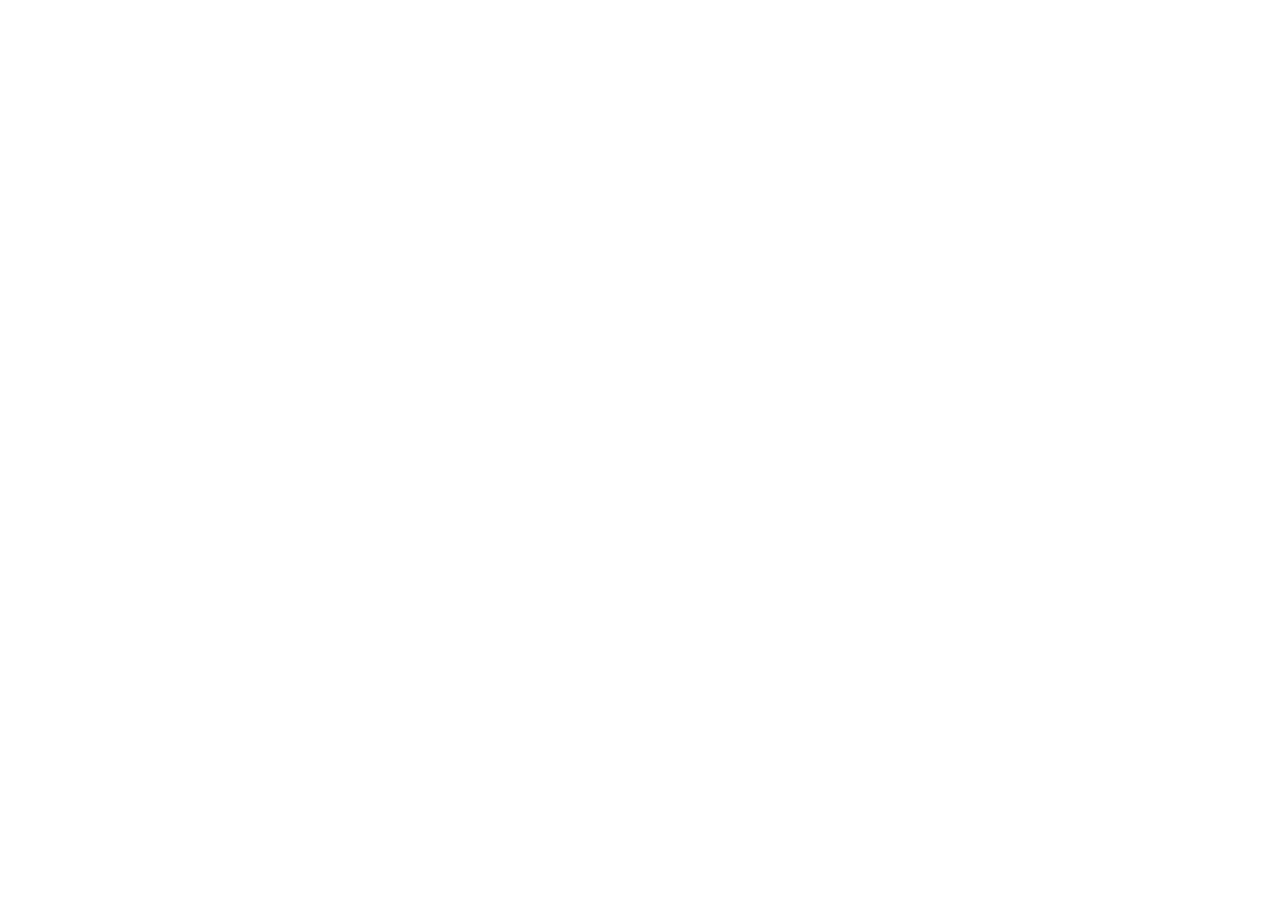
==== index.html @ 8d7b9d32 "feat: initialize project for Omran Toys store Set up the application structure, including core depen" ====
<!doctype html>
<html lang="ar" dir="rtl" class="dark">
  <head>
    <meta charset="UTF-8" />
    <meta name="viewport" content="width=device-width, initial-scale=1.0" />
    <title>شركة عمران التجارية | فخامة ألعاب الأطفال ومستلزمات الحفلات</title>
    
    <!-- SEO Meta Tags -->
    <meta name="description" content="شركة عمران التجارية (شركة عمران للألعاب والاحتفالات) هي الوجهة الرائدة في مصر لألعاب الأطفال الفاخرة ومستلزمات الحفلات المبهجة. تسوق سيارات ريموت RC، بنادق فوم آمنة، عرايس ومطابخ ألعاب، وبالونات هيليوم ملونة." />
    <meta name="keywords" content="شركة عمران, شركة عمران التجارية, عمران للألعاب, ألعاب أطفال فاخرة, مستلزمات حفلات, طنطا, سيارات ريموت RC, بنادق فوم آمنة, بالونات هيليوم" />
    <meta name="author" content="شركة عمران التجارية" />
    <meta name="robots" content="index, follow" />

    <!-- Open Graph / Facebook -->
    <meta property="og:type" content="website" />
    <meta property="og:url" content="https://omrantoys.store/" />
    <meta property="og:title" content="شركة عمران التجارية | 'ألعاب أطفال فاخرة ومستلزمات حفلات بأعلى جودة في مصر.. أسعار الجملة عندنا برة المنافسة.'" />
    <meta property="og:description" content="تسوق أروع ألعاب الأطفال الفاخرة من سيارات ريموت ومطابخ وعرايس وبالونات هيليوم مع توصيل سريع في طنطا وجميع محافظات مصر والدفع عند الاستلام." />
    <meta property="og:image" content="https://lh3.googleusercontent.com/aida-public/[base64]" />

    <!-- Twitter -->
    <meta property="twitter:card" content="summary_large_image" />
    <meta property="twitter:url" content="https://omrantoys.store/" />
    <meta property="twitter:title" content="شركة عمران التجارية | أكبر تشكيل لعب أطفال" />
    <meta property="twitter:description" content="'ألعاب أطفال مش هتلاقيها عند حد تاني، جودة حكاية وتوصيل لحد باب البيت بأمان. مستني إيه؟ كلمنا واطلب دلوقتي!'" />
    <meta property="twitter:image" content="https://lh3.googleusercontent.com/aida-public/[base64]" />

    <!-- Google Fonts -->
    <link rel="preconnect" href="https://fonts.googleapis.com" />
    <link rel="preconnect" href="https://fonts.gstatic.com" crossorigin />
    <link href="https://fonts.googleapis.com/css2?family=Cairo:wght@300;400;500;600;700;800&family=Tajawal:wght@300;400;500;700;800;900&family=Plus+Jakarta+Sans:wght@400;500;600;700;800&display=swap" rel="stylesheet" />

    <!-- JSON-LD Structured Data Schema (LocalBusiness) -->
    <script type="application/ld+json">
      {
        "@context": "https://schema.org",
        "@type": "Store",
        "name": "شركة عمران التجارية لعب أطفال - هدايا",
        "image": "https://lh3.googleusercontent.com/aida-public/[base64]",
        "url": "https://omran-trading.com/",
        "telephone": "+201555570269",
        "priceRange": "$$",
        "address": {
          "@type": "PostalAddress",
          "streetAddress": "طنطا، ميدان السيد البدوي - الاستاد امام نادي سيتي كلوب و مطعم سي السيد",
          "addressLocality": "طنطا",
          "addressRegion": "الغربية",
          "addressCountry": "EG"
        },
        "geo": {
          "@type": "GeoCoordinates",
          "latitude": "30.7865",
          "longitude": "31.0004"
        },
        "openingHoursSpecification": {
          "@type": "OpeningHoursSpecification",
          "dayOfWeek": [
            "Monday",
            "Tuesday",
            "Wednesday",
            "Thursday",
            "Friday",
            "Saturday",
            "Sunday"
          ],
          "opens": "10:00",
          "closes": "23:00"
        }
      }
    </script>

    <!-- Facebook Pixel Code -->
    <script>
      !function(f,b,e,v,n,t,s)
      {if(f.fbq)return;n=f.fbq=function(){n.callMethod?
      n.callMethod.apply(n,arguments):n.queue.push(arguments)};
      if(!f._fbq)f._fbq=n;n.push=n;n.loaded=!0;n.version='2.0';
      n.queue=[];t=b.createElement(e);t.async=!0;
      t.src=v;s=b.getElementsByTagName(e)[0];
      s.parentNode.insertBefore(t,s)}(window, document,'script',
      'https://connect.facebook.net/en_US/fbevents.js');
      fbq('init', '987654321098765'); // Facebook Pixel ID
      fbq('track', 'PageView');
    </script>
    <!-- End Facebook Pixel Code -->

    <!-- Google Analytics (GA4) -->
    <script async src="https://www.googletagmanager.com/gtag/js?id=G-OMRANTRADING"></script>
    <script>
      window.dataLayer = window.dataLayer || [];
      function gtag(){dataLayer.push(arguments);}
      gtag('js', new Date());
      gtag('config', 'G-OMRANTRADING');
    </script>
    <!-- End Google Analytics -->
  </head>
  <body class="bg-[#0b0f17] text-[#dfe2ee] font-sans antialiased select-none">
    <!-- Facebook Pixel NoScript Fallback (Body Placement) -->
    <noscript>
      <img height="1" width="1" style="display:none" src="https://www.facebook.com/tr?id=987654321098765&ev=PageView&noscript=1" />
    </noscript>
    <div id="root"></div>
    <script type="module" src="/src/main.tsx"></script>
  </body>
</html>
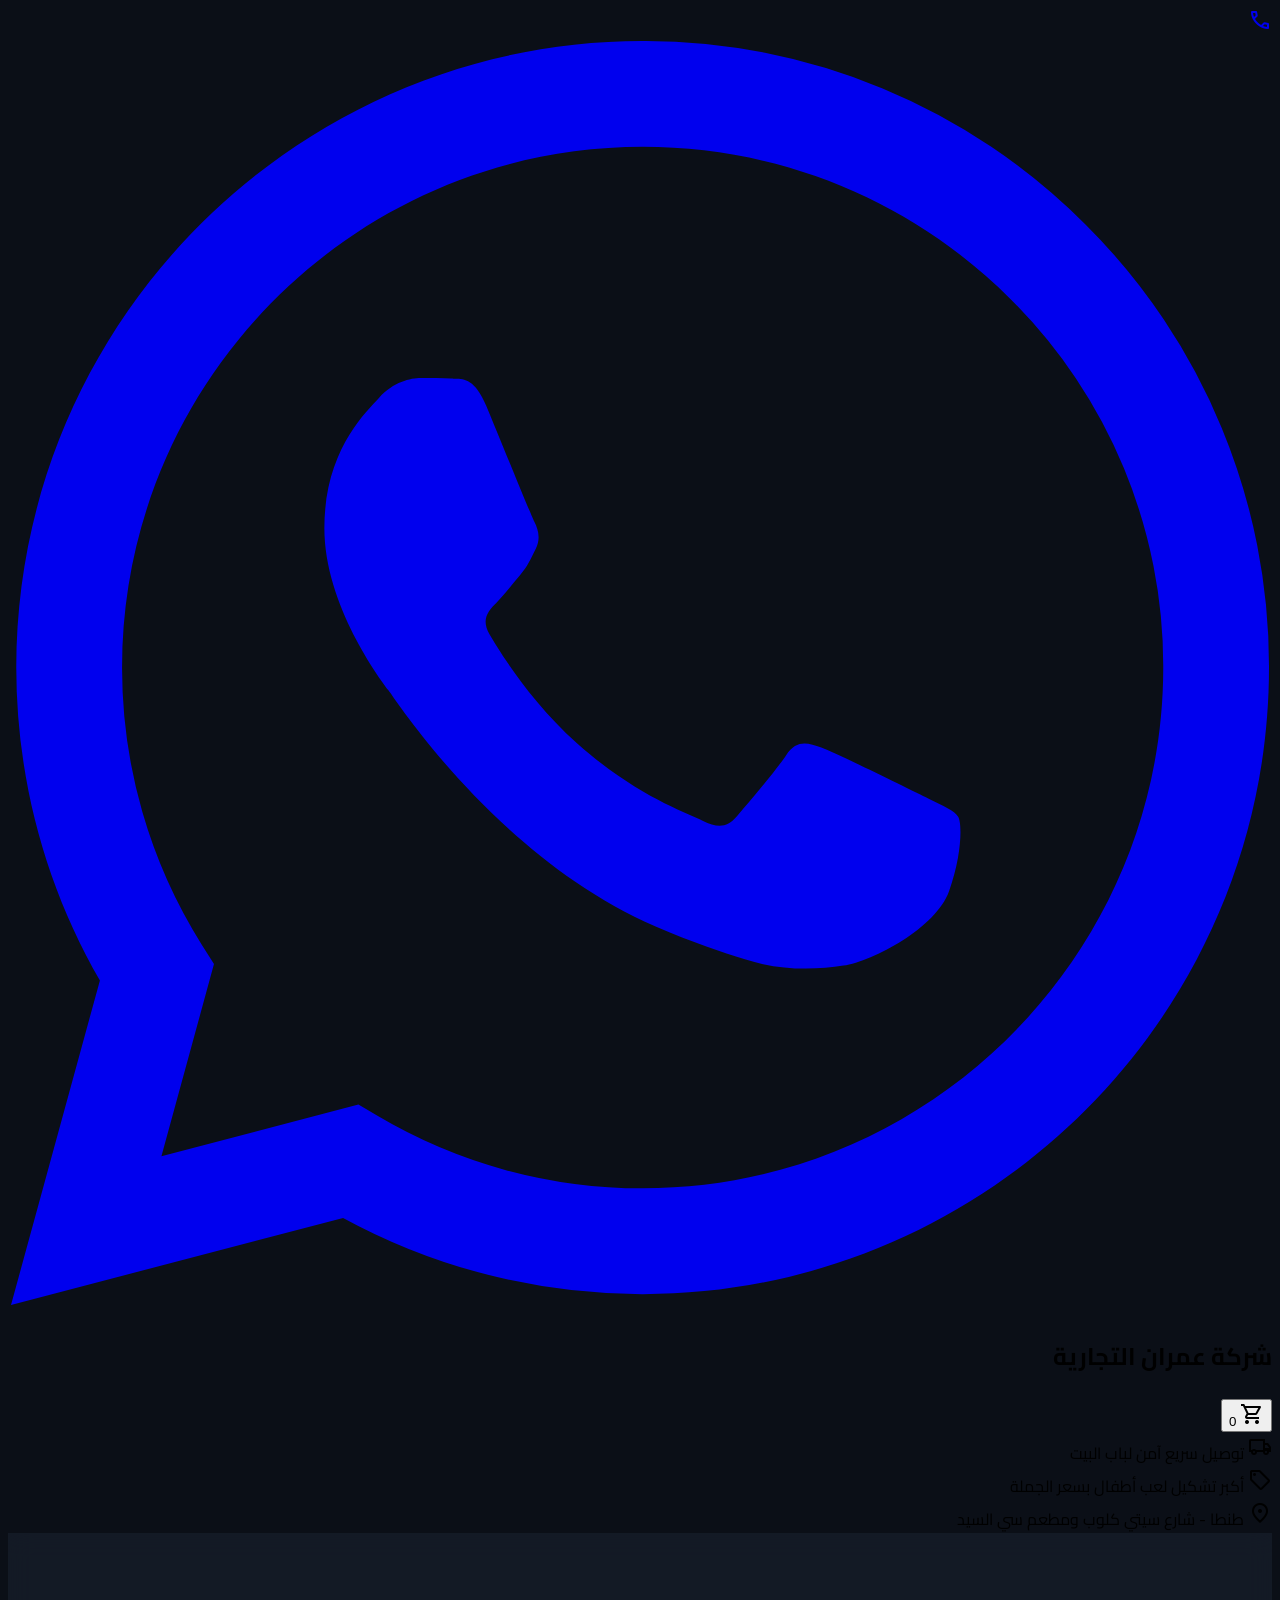
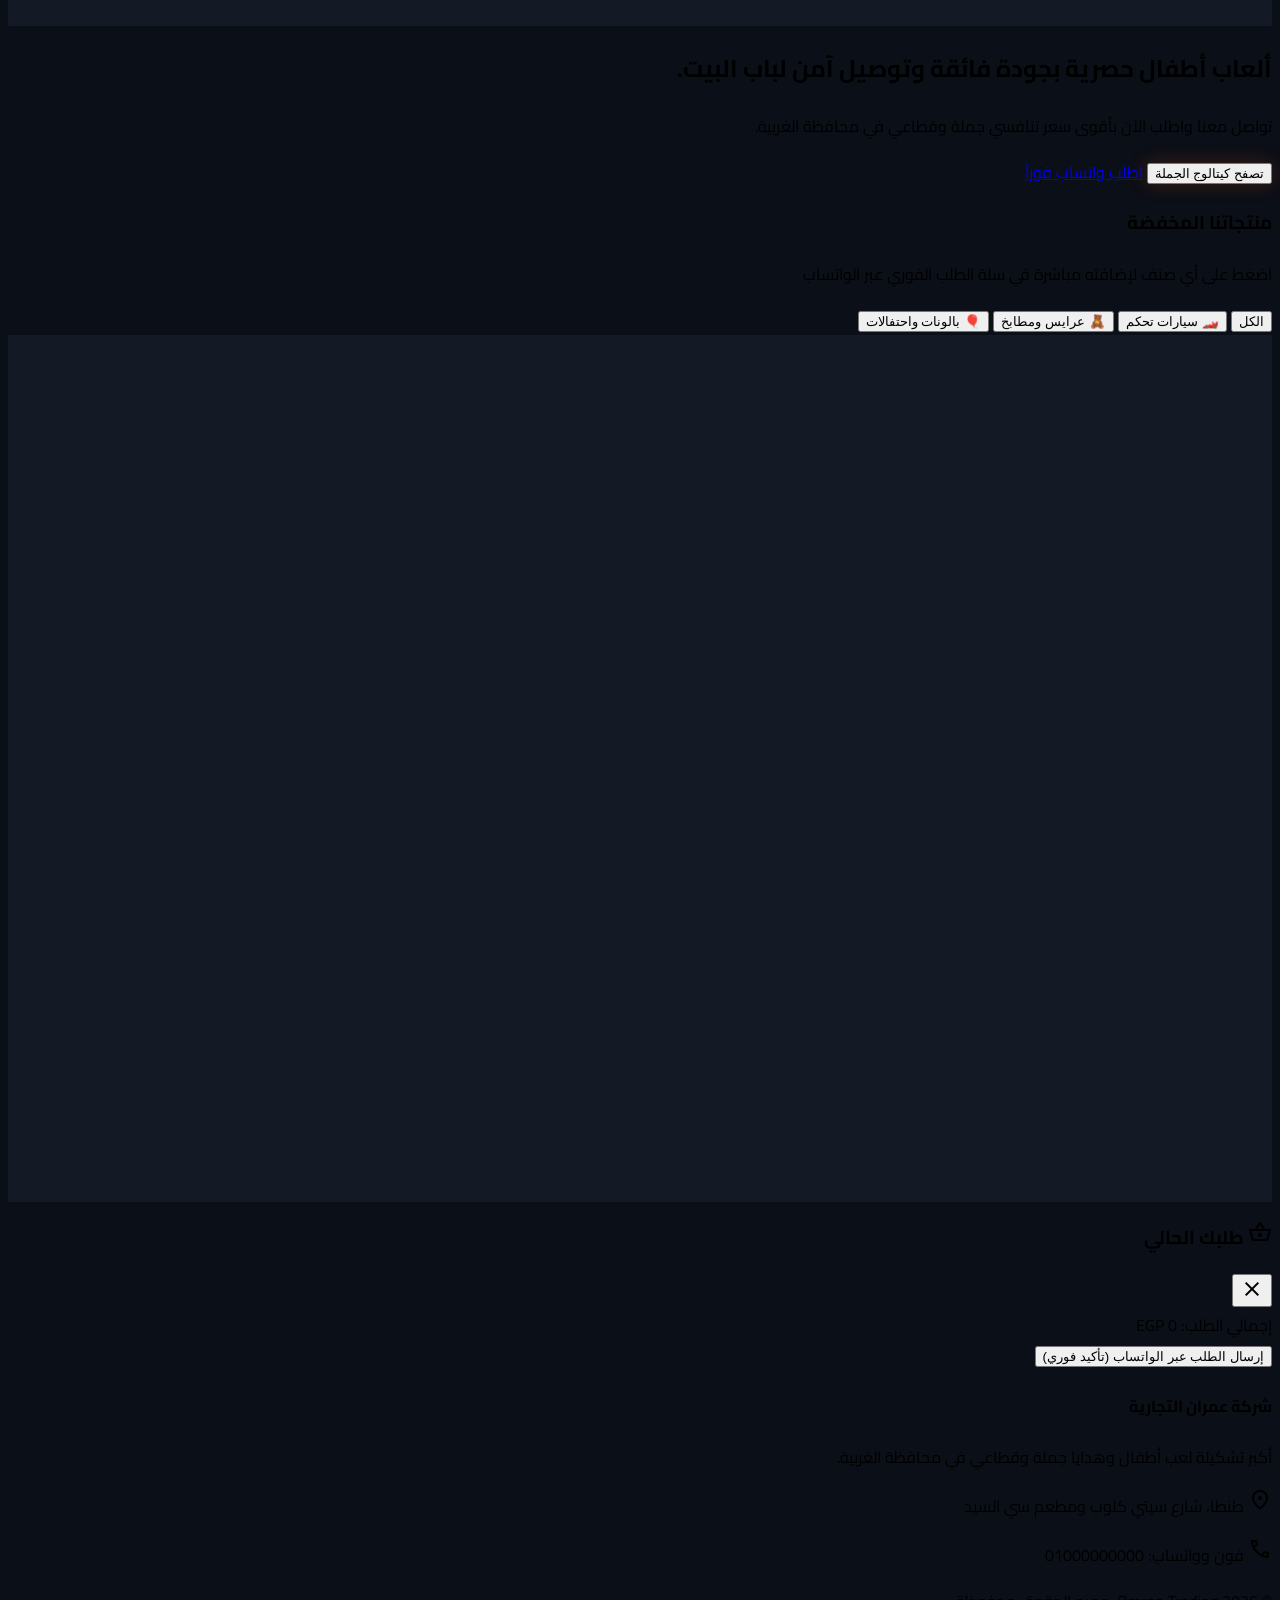
==== commit 00a140bf: "Update index.html" ====
--- a/index.html
+++ b/index.html
@@ -1,105 +1,353 @@
-<!doctype html>
-<html lang="ar" dir="rtl" class="dark">
-  <head>
-    <meta charset="UTF-8" />
-    <meta name="viewport" content="width=device-width, initial-scale=1.0" />
-    <title>شركة عمران التجارية | فخامة ألعاب الأطفال ومستلزمات الحفلات</title>
+<!DOCTYPE html>
+<html class="dark" dir="rtl" lang="ar">
+<head>
+    <meta charset="utf-8"/>
+    <meta content="width=device-width, initial-scale=1.0" name="viewport"/>
+    <title>شركة عمران التجارية | أكبر تشكيل لعب أطفال جملة في مصر</title>
+    <meta content="ألعاب أطفال حصرية بجودة فائقة وتوصيل آمن لباب البيت. تواصل معنا واطلب الآن بسعر الجملة من شركة عمران." name="description"/>
     
-    <!-- SEO Meta Tags -->
-    <meta name="description" content="شركة عمران التجارية (شركة عمران للألعاب والاحتفالات) هي الوجهة الرائدة في مصر لألعاب الأطفال الفاخرة ومستلزمات الحفلات المبهجة. تسوق سيارات ريموت RC، بنادق فوم آمنة، عرايس ومطابخ ألعاب، وبالونات هيليوم ملونة." />
-    <meta name="keywords" content="شركة عمران, شركة عمران التجارية, عمران للألعاب, ألعاب أطفال فاخرة, مستلزمات حفلات, طنطا, سيارات ريموت RC, بنادق فوم آمنة, بالونات هيليوم" />
-    <meta name="author" content="شركة عمران التجارية" />
-    <meta name="robots" content="index, follow" />
-
-    <!-- Open Graph / Facebook -->
-    <meta property="og:type" content="website" />
-    <meta property="og:url" content="https://omrantoys.store/" />
-    <meta property="og:title" content="شركة عمران التجارية | 'ألعاب أطفال فاخرة ومستلزمات حفلات بأعلى جودة في مصر.. أسعار الجملة عندنا برة المنافسة.'" />
-    <meta property="og:description" content="تسوق أروع ألعاب الأطفال الفاخرة من سيارات ريموت ومطابخ وعرايس وبالونات هيليوم مع توصيل سريع في طنطا وجميع محافظات مصر والدفع عند الاستلام." />
-    <meta property="og:image" content="https://lh3.googleusercontent.com/aida-public/[base64]" />
-
-    <!-- Twitter -->
-    <meta property="twitter:card" content="summary_large_image" />
-    <meta property="twitter:url" content="https://omrantoys.store/" />
-    <meta property="twitter:title" content="شركة عمران التجارية | أكبر تشكيل لعب أطفال" />
-    <meta property="twitter:description" content="'ألعاب أطفال مش هتلاقيها عند حد تاني، جودة حكاية وتوصيل لحد باب البيت بأمان. مستني إيه؟ كلمنا واطلب دلوقتي!'" />
-    <meta property="twitter:image" content="https://lh3.googleusercontent.com/aida-public/[base64]" />
-
-    <!-- Google Fonts -->
-    <link rel="preconnect" href="https://fonts.googleapis.com" />
-    <link rel="preconnect" href="https://fonts.gstatic.com" crossorigin />
-    <link href="https://fonts.googleapis.com/css2?family=Cairo:wght@300;400;500;600;700;800&family=Tajawal:wght@300;400;500;700;800;900&family=Plus+Jakarta+Sans:wght@400;500;600;700;800&display=swap" rel="stylesheet" />
-
-    <!-- JSON-LD Structured Data Schema (LocalBusiness) -->
-    <script type="application/ld+json">
-      {
-        "@context": "https://schema.org",
-        "@type": "Store",
-        "name": "شركة عمران التجارية لعب أطفال - هدايا",
-        "image": "https://lh3.googleusercontent.com/aida-public/[base64]",
-        "url": "https://omran-trading.com/",
-        "telephone": "+201555570269",
-        "priceRange": "$$",
-        "address": {
-          "@type": "PostalAddress",
-          "streetAddress": "طنطا، ميدان السيد البدوي - الاستاد امام نادي سيتي كلوب و مطعم سي السيد",
-          "addressLocality": "طنطا",
-          "addressRegion": "الغربية",
-          "addressCountry": "EG"
-        },
-        "geo": {
-          "@type": "GeoCoordinates",
-          "latitude": "30.7865",
-          "longitude": "31.0004"
-        },
-        "openingHoursSpecification": {
-          "@type": "OpeningHoursSpecification",
-          "dayOfWeek": [
-            "Monday",
-            "Tuesday",
-            "Wednesday",
-            "Thursday",
-            "Friday",
-            "Saturday",
-            "Sunday"
-          ],
-          "opens": "10:00",
-          "closes": "23:00"
-        }
-      }
+    <!-- Fonts & Icons -->
+    <link href="https://fonts.googleapis.com/css2?family=Cairo:wght@400;600;700&display=swap" rel="stylesheet"/>
+    <link href="https://fonts.googleapis.com/css2?family=Material+Symbols+Outlined:wght,FILL@100..700,0..1&display=swap" rel="stylesheet"/>
+    
+    <!-- Tailwind CSS -->
+    <script src="https://cdn.tailwindcss.com?plugins=forms"></script>
+    <script>
+        tailwind.config = {
+            darkMode: 'class',
+            theme: {
+                extend: {
+                    colors: {
+                        brandDark: '#0b0f17',
+                        brandSurface: '#161d2a',
+                        brandOrange: '#ff5e00',
+                        brandMint: '#00f5d4'
+                    }
+                }
+            }
+        }
     </script>
-
-    <!-- Facebook Pixel Code -->
+    <style>
+        body { font-family: 'Cairo', sans-serif; background-color: #0b0f17; }
+        .glass-card { background: rgba(22, 29, 42, 0.8); backdrop-filter: blur(12px); border: 1px solid rgba(255, 255, 255, 0.05); }
+        .glow-orange { box-shadow: 0 0 20px rgba(255, 94, 0, 0.2); }
+        .glow-orange:hover { box-shadow: 0 0 30px rgba(255, 94, 0, 0.4); }
+        ::-webkit-scrollbar { width: 6px; }
+        ::-webkit-scrollbar-track { background: #0b0f17; }
+        ::-webkit-scrollbar-thumb { background: #161d2a; border-radius: 3px; }
+        .hide-scrollbar::-webkit-scrollbar { display: none; }
+    </style>
+</head>
+<body class="text-gray-200 overflow-x-hidden">
+
+    <!-- WhatsApp & Phone Floating Buttons -->
+    <div class="fixed bottom-6 right-6 z-[60] flex flex-col gap-3">
+        <a aria-label="اتصال هاتفي" class="w-14 h-14 bg-blue-600 rounded-full flex items-center justify-center shadow-lg hover:scale-110 transition-transform duration-300" href="tel:+201000000000">
+            <span class="material-symbols-outlined text-white text-3xl">call</span>
+        </a>
+        <a aria-label="تواصل عبر واتساب" class="w-14 h-14 bg-[#25D366] rounded-full flex items-center justify-center shadow-lg hover:scale-110 transition-transform duration-300 animate-bounce" href="https://wa.me/201000000000" target="_blank">
+            <svg class="w-8 h-8 text-white" fill="currentColor" viewbox="0 0 24 24">
+                <path d="M17.472 14.382c-.297-.149-1.758-.867-2.03-.967-.273-.099-.471-.148-.67.15-.197.297-.767.966-.94 1.164-.173.199-.347.223-.644.075-.297-.15-1.255-.463-2.39-1.475-.883-.788-1.48-1.761-1.653-2.059-.173-.297-.018-.458.13-.606.134-.133.298-.347.446-.52.149-.174.198-.298.298-.497.099-.198.05-.371-.025-.52-.075-.149-.669-1.612-.916-2.207-.242-.579-.487-.5-.669-.51-.173-.008-.371-.01-.57-.01-.198 0-.52.074-.792.372-.272.297-1.04 1.016-1.04 2.479 0 1.462 1.065 2.875 1.213 3.074.149.198 2.096 3.2 5.077 4.487.709.306 1.262.489 1.694.625.712.227 1.36.195 1.871.118.571-.085 1.758-.719 2.006-1.413.248-.694.248-1.289.173-1.413-.074-.124-.272-.198-.57-.347m-5.421 7.403h-.004a9.87 9.87 0 01-5.031-1.378l-.361-.214-3.741.982.998-3.648-.235-.374a9.86 9.86 0 01-1.51-5.26c.001-5.45 4.436-9.884 9.888-9.884 2.64 0 5.122 1.03 6.988 2.898a9.825 9.825 0 012.893 6.994c-.003 5.45-4.437 9.884-9.885 9.884m8.413-18.297A11.815 11.815 0 0012.05 0C5.495 0 .16 5.335.157 11.892c0 2.096.547 4.142 1.588 5.945L.057 24l6.305-1.654a11.882 11.882 0 005.683 1.448h.005c6.554 0 11.89-5.335 11.893-11.893a11.821 11.821 0 00-3.48-8.413Z"></path>
+            </svg>
+        </a>
+    </div>
+
+    <!-- Top Navigation Header -->
+    <nav class="fixed top-0 w-full z-50 bg-[#0b0f17]/90 backdrop-blur-md border-b border-white/5 h-20 flex justify-between items-center px-6 md:px-12">
+        <div class="flex items-center gap-4">
+            <h1 class="text-2xl font-bold text-brandMint tracking-tight">شركة عمران التجارية</h1>
+        </div>
+        <div class="flex items-center gap-4">
+            <button class="relative p-2 hover:bg-white/5 rounded-full transition-all" onclick="toggleCart()">
+                <span class="material-symbols-outlined text-brandMint text-2xl">shopping_cart</span>
+                <span class="absolute top-0 right-0 bg-brandOrange text-white text-[10px] w-5 h-5 rounded-full flex items-center justify-center font-bold" id="cart-counter">0</span>
+            </button>
+        </div>
+    </nav>
+
+    <!-- Trust Bar -->
+    <div class="mt-20 bg-[#161d2a]/50 border-b border-white/5 py-3">
+        <div class="max-w-7xl mx-auto px-6 grid grid-cols-1 md:grid-cols-3 gap-3 text-center">
+            <div class="flex items-center justify-center gap-2">
+                <span class="material-symbols-outlined text-brandMint">local_shipping</span>
+                <span class="text-sm text-gray-400">توصيل سريع آمن لباب البيت</span>
+            </div>
+            <div class="flex items-center justify-center gap-2 border-y md:border-y-0 md:border-x border-white/10 py-2 md:py-0">
+                <span class="material-symbols-outlined text-brandMint">sell</span>
+                <span class="text-sm text-gray-400">أكبر تشكيل لعب أطفال بسعر الجملة</span>
+            </div>
+            <div class="flex items-center justify-center gap-2">
+                <span class="material-symbols-outlined text-brandMint">location_on</span>
+                <span class="text-sm text-gray-400">طنطا - شارع سيتي كلوب ومطعم سي السيد</span>
+            </div>
+        </div>
+    </div>
+
+    <!-- Hero Banner Section -->
+    <header class="relative pt-12 pb-6 px-4 md:px-12 max-w-7xl mx-auto">
+        <!-- Main Banner Container -->
+        <div class="w-full glass-card rounded-3xl overflow-hidden shadow-2xl relative border border-white/10">
+            <!-- Badges on top of banner -->
+            <div class="absolute top-4 right-4 z-20 bg-brandOrange px-4 py-1.5 rounded-full text-xs font-bold text-white shadow-lg animate-pulse">
+                🔥 أسعار تحطيم الأسعار | سعر الجملة من أول قطعة
+            </div>
+            <div class="absolute top-4 left-4 z-20 bg-brandDark/70 backdrop-blur-md border border-brandMint/30 px-3 py-1.5 rounded-full text-brandMint text-xs font-bold">
+                ✨ ألعاب أطفال حصرية بجودة فائقة
+            </div>
+
+            <!-- The Beautiful Corporate Identity Banner Image -->
+            <div class="w-full bg-[#cbe3f5]">
+                <img class="w-full h-auto object-cover md:max-h-[520px] mx-auto block" 
+                     src="1782963763084.png" 
+                     alt="شركة عمران التجارية - لعب أطفال وهدايا طنطا" />
+            </div>
+
+            <!-- Sleek Blur Overlay Gradient at the bottom -->
+            <div class="absolute bottom-0 inset-x-0 h-16 bg-gradient-to-t from-brandDark to-transparent opacity-40"></div>
+        </div>
+
+        <!-- Banner Marketing Copy & Call to Actions underneath -->
+        <div class="mt-8 flex flex-col md:flex-row justify-between items-center gap-6 bg-brandSurface/40 p-6 rounded-2xl border border-white/5">
+            <div class="text-center md:text-right">
+                <h2 class="text-2xl md:text-3xl font-bold text-white leading-tight">
+                    ألعاب أطفال حصرية <span class="text-brandOrange">بجودة فائقة</span> وتوصيل آمن لباب البيت.
+                </h2>
+                <p class="text-gray-400 text-sm mt-1">
+                    تواصل معنا واطلب الآن بأقوى سعر تنافسي جملة وقطاعي في محافظة الغربية.
+                </p>
+            </div>
+            <div class="flex gap-3 w-full md:w-auto justify-center">
+                <button class="px-8 py-3 bg-brandOrange text-white rounded-xl font-bold glow-orange hover:scale-105 transition-all duration-300 whitespace-nowrap" 
+                        onclick="document.getElementById('catalog').scrollIntoView({behavior: 'smooth'})">
+                    تصفح كيتالوج الجملة
+                </button>
+                <a class="px-6 py-3 border border-brandMint text-brandMint rounded-xl font-bold flex items-center gap-2 hover:bg-brandMint/5 transition-all whitespace-nowrap" 
+                   href="https://wa.me/201000000000" target="_blank">
+                    اطلب واتساب فوراً
+                </a>
+            </div>
+        </div>
+    </header>
+
+    <!-- Catalog Section -->
+    <section class="py-12 max-w-7xl mx-auto px-6" id="catalog">
+        <div class="mb-10">
+            <h3 class="text-3xl font-bold text-white">منتجاتنا المخفضة</h3>
+            <p class="text-gray-400 mt-1">اضغط على أي صنف لإضافته مباشرة في سلة الطلب الفوري عبر الواتساب</p>
+        </div>
+
+        <!-- Filter Categories Tabs -->
+        <div class="flex overflow-x-auto gap-3 mb-10 pb-2 hide-scrollbar">
+            <button class="px-6 py-2.5 bg-brandOrange text-white rounded-full font-bold whitespace-nowrap transition-all" onclick="filterCategory('all', this)" id="default-filter">الكل</button>
+            <button class="px-6 py-2.5 bg-brandSurface text-gray-300 border border-white/5 rounded-full font-bold whitespace-nowrap transition-all hover:border-brandMint" onclick="filterCategory('remote', this)">🏎️ سيارات تحكم</button>
+            <button class="px-6 py-2.5 bg-brandSurface text-gray-300 border border-white/5 rounded-full font-bold whitespace-nowrap transition-all hover:border-brandMint" onclick="filterCategory('girls', this)">🧸 عرايس ومطابخ</button>
+            <button class="px-6 py-2.5 bg-brandSurface text-gray-300 border border-white/5 rounded-full font-bold whitespace-nowrap transition-all hover:border-brandMint" onclick="filterCategory('party', this)">🎈 بالونات واحتفالات</button>
+        </div>
+
+        <!-- Dynamic Product Grid -->
+        <div class="grid grid-cols-1 sm:grid-cols-2 lg:grid-cols-4 gap-6" id="product-grid">
+            <!-- Items injected by JavaScript from Google Sheet -->
+        </div>
+    </section>
+
+    <!-- Slide-out Checkout Sidebar -->
+    <aside class="fixed right-0 top-0 h-full w-full md:w-[450px] z-[70] translate-x-full transition-transform duration-500 bg-brandSurface/95 backdrop-blur-xl border-l border-white/10 flex flex-col" id="cart-sidebar">
+        <div class="p-4 flex justify-between items-center border-b border-white/10">
+            <h3 class="text-xl font-bold text-brandMint flex items-center gap-2">
+                <span class="material-symbols-outlined">shopping_basket</span> طلبك الحالي
+            </h3>
+            <button class="w-10 h-10 rounded-full flex items-center justify-center hover:bg-white/10" onclick="toggleCart()">
+                <span class="material-symbols-outlined text-white">close</span>
+            </button>
+        </div>
+
+        <div class="flex-grow overflow-y-auto p-4 space-y-4" id="cart-items-container">
+            <!-- Dynamic Cart Items -->
+        </div>
+
+        <div class="p-4 border-t border-white/10 bg-brandDark/50 space-y-4">
+            <div class="flex justify-between items-center">
+                <span class="text-gray-400">إجمالي الطلب:</span>
+                <span class="text-2xl font-bold text-brandMint" id="cart-total">0 EGP</span>
+            </div>
+            <button class="w-full py-4 bg-brandOrange text-white rounded-xl font-bold hover:bg-brandOrange/90 transition-all text-center block" onclick="sendOrderToWhatsApp()">
+                إرسال الطلب عبر الواتساب (تأكيد فوري)
+            </button>
+        </div>
+    </aside>
+    <div class="fixed inset-0 bg-black/60 backdrop-blur-sm z-[65] hidden" id="cart-overlay" onclick="toggleCart()"></div>
+
+    <!-- Contact & Footer -->
+    <footer class="bg-brandDark border-t border-white/5 py-12 px-6 md:px-12 mt-20 text-center md:text-right">
+        <div class="max-w-7xl mx-auto grid grid-cols-1 md:grid-cols-3 gap-8 items-center">
+            <div>
+                <h4 class="text-xl font-bold text-brandMint">شركة عمران التجارية</h4>
+                <p class="text-gray-400 text-sm mt-2">أكبر تشكيلة لعب أطفال وهدايا جملة وقطاعي في محافظة الغربية.</p>
+            </div>
+            <div class="space-y-2 text-sm text-gray-400">
+                <p class="flex items-center justify-center md:justify-start gap-2">
+                    <span class="material-symbols-outlined text-brandOrange text-sm">location_on</span> طنطا، شارع سيتي كلوب ومطعم سي السيد
+                </p>
+                <p class="flex items-center justify-center md:justify-start gap-2">
+                    <span class="material-symbols-outlined text-brandOrange text-sm">call</span> فون وواتساب: 01000000000
+                </p>
+            </div>
+            <div class="text-center md:text-left text-sm text-gray-500">
+                © 2026 Omran Trading. جميع الحقوق محفوظة.
+            </div>
+        </div>
+    </footer>
+
+    <!-- Logic Controller Script -->
     <script>
-      !function(f,b,e,v,n,t,s)
-      {if(f.fbq)return;n=f.fbq=function(){n.callMethod?
-      n.callMethod.apply(n,arguments):n.queue.push(arguments)};
-      if(!f._fbq)f._fbq=n;n.push=n;n.loaded=!0;n.version='2.0';
-      n.queue=[];t=b.createElement(e);t.async=!0;
-      t.src=v;s=b.getElementsByTagName(e)[0];
-      s.parentNode.insertBefore(t,s)}(window, document,'script',
-      'https://connect.facebook.net/en_US/fbevents.js');
-      fbq('init', '987654321098765'); // Facebook Pixel ID
-      fbq('track', 'PageView');
+        // 🔗 رابط الـ Web CSV الخاص بجدول منتجاتك في Google Sheets
+        // استبدل الرابط أدناه برابط الـ CSV الخاص بجدول بياناتك الفعلي بعد النشر الويب
+        const GOOGLE_SHEET_CSV_URL = "https://docs.google.com/spreadsheets/d/e/2PACX-1vXXXXXX/pub?output=csv";
+
+        let products = [];
+        let cart = [];
+
+        // دالة جلب البيانات الحية من جوجل شيت وتصفيتها
+        async function fetchProductsFromSheet() {
+            try {
+                const response = await fetch(GOOGLE_SHEET_CSV_URL);
+                const data = await response.text();
+                
+                // تحويل الـ CSV الناتجة يدوياً لمنع مشاكل المكتبات الخارجية
+                const rows = data.split('\n').slice(1); 
+                products = rows.map(row => {
+                    const cols = row.split(',');
+                    if (cols.length < 5) return null;
+                    return {
+                        id: parseInt(cols[0].trim()),
+                        name: cols[1].trim().replace(/^"|"$/g, ''),
+                        price: parseFloat(cols[2].trim()),
+                        image: cols[3].trim().replace(/^"|"$/g, ''),
+                        category: cols[4].trim().replace(/\r/g, '')
+                    };
+                }).filter(p => p !== null);
+
+                renderProducts(products);
+            } catch (error) {
+                console.error("خطأ في الاتصال بجوجل شيت، جاري التحميل الاحتياطي للمنتجات:", error);
+                // Fallback داتا افتراضية لحين ربط رابط الشيت الفعلي
+                products = [
+                    { id: 1, name: "سيارة دفع رباعي متطورة بريموت RC", price: 2450, image: "https://lh3.googleusercontent.com/aida-public/[base64]", category: "remote" },
+                    { id: 2, name: "مجموعة قاذف السهام الإسفنجية الآمنة", price: 850, image: "https://lh3.googleusercontent.com/aida-public/[base64]", category: "remote" },
+                    { id: 3, name: "مطبخ الأحلام الصغير المتكامل للبنات", price: 3100, image: "https://lh3.googleusercontent.com/aida-public/[base64]", category: "girls" },
+                    { id: 4, name: "باقة بالونات هيليوم ملكية ملونة كروم", price: 420, image: "https://lh3.googleusercontent.com/aida-public/[base64]", category: "party" }
+                ];
+                renderProducts(products);
+            }
+        }
+
+        // بناء وعرض كروت الألعاب في الـ UI
+        function renderProducts(items) {
+            const grid = document.getElementById('product-grid');
+            grid.innerHTML = '';
+            items.forEach(product => {
+                grid.innerHTML += `
+                    <div class="glass-card rounded-2xl overflow-hidden group hover:-translate-y-1 transition-all duration-300 relative">
+                        <div class="absolute top-3 right-3 bg-brandOrange px-2.5 py-1 rounded-full text-[11px] font-bold text-white shadow-md">سعر الجملة 🔥</div>
+                        <div class="h-56 overflow-hidden bg-brandDark">
+                            <img class="w-full h-full object-cover group-hover:scale-105 transition-transform duration-300" src="${product.image}" alt="${product.name}" />
+                        </div>
+                        <div class="p-5 flex flex-col gap-2">
+                            <h4 class="font-bold text-white text-base truncate">${product.name}</h4>
+                            <p class="text-xs text-gray-400">ألعاب مستوردة حصرية بأعلى مواصفات الجودة والتحمل في السوق المصري.</p>
+                            <div class="flex justify-between items-center mt-3">
+                                <span class="text-xl font-bold text-brandMint">${product.price} EGP</span>
+                                <button onclick="addToCart(${product.id})" class="w-10 h-10 bg-brandOrange text-white rounded-lg flex items-center justify-center hover:scale-105 transition-transform">
+                                    <span class="material-symbols-outlined text-sm">add_shopping_cart</span>
+                                </button>
+                            </div>
+                        </div>
+                    </div>
+                `;
+            });
+        }
+
+        // إظهار وإخفاء سلة الشراء الجانبية
+        function toggleCart() {
+            const sidebar = document.getElementById('cart-sidebar');
+            const overlay = document.getElementById('cart-overlay');
+            sidebar.classList.toggle('translate-x-full');
+            overlay.classList.toggle('hidden');
+        }
+
+        // إضافة صنف للسلة
+        function addToCart(id) {
+            const item = products.find(p => p.id === id);
+            const inCart = cart.find(c => c.id === id);
+            if (inCart) { inCart.qty++; } else { cart.push({ ...item, qty: 1 }); }
+            updateCartUI();
+            document.getElementById('cart-sidebar').classList.remove('translate-x-full');
+            document.getElementById('cart-overlay').classList.remove('hidden');
+        }
+
+        // التحكم في كميات الأصناف بالسلة
+        function changeQty(index, delta) {
+            cart[index].qty += delta;
+            if (cart[index].qty < 1) cart.splice(index, 1);
+            updateCartUI();
+        }
+
+        // تحديث المجموع الإجمالي والعدادات
+        function updateCartUI() {
+            const container = document.getElementById('cart-items-container');
+            const counter = document.getElementById('cart-counter');
+            const totalDisplay = document.getElementById('cart-total');
+            container.innerHTML = '';
+            
+            let total = 0, count = 0;
+            if(cart.length === 0) {
+                container.innerHTML = '<p class="text-center text-gray-500 py-12">السلة فارغة، املأها بالألعاب المبهجة!</p>';
+            }
+            
+            cart.forEach((item, i) => {
+                total += item.price * item.qty;
+                count += item.qty;
+                container.innerHTML += `
+                    <div class="glass-card p-3 rounded-xl flex gap-3 items-center">
+                        <div class="flex-grow">
+                            <h5 class="text-sm font-bold text-white">${item.name}</h5>
+                            <span class="text-xs text-brandMint font-bold">${item.price} EGP</span>
+                        </div>
+                        <div class="flex items-center gap-2 bg-brandDark px-2 py-1 rounded-lg">
+                            <button onclick="changeQty(${i}, -1)" class="text-brandOrange font-bold">-</button>
+                            <span class="text-sm w-4 text-center text-white">${item.qty}</span>
+                            <button onclick="changeQty(${i}, 1)" class="text-brandOrange font-bold">+</button>
+                        </div>
+                    </div>
+                `;
+            });
+            counter.innerText = count;
+            totalDisplay.innerText = `${total.toLocaleString()} EGP`;
+        }
+
+        // الفلترة والتبديل بين الأقسام
+        function filterCategory(cat, btn) {
+            document.querySelectorAll('#catalog button').forEach(b => b.className = "px-6 py-2.5 bg-brandSurface text-gray-300 border border-white/5 rounded-full font-bold whitespace-nowrap transition-all hover:border-brandMint");
+            btn.className = "px-6 py-2.5 bg-brandOrange text-white rounded-full font-bold whitespace-nowrap transition-all";
+            if (cat === 'all') { renderProducts(products); } else { renderProducts(products.filter(p => p.category === cat)); }
+        }
+
+        // دالة توليد رسالة واتساب الاحترافية المنسقة تلقائياً للطلب المباشر
+        function sendOrderToWhatsApp() {
+            if(cart.length === 0) return alert('السلة فارغة حالياً!');
+            let text = `مرحبا شركة عمران التجارية، أريد تأكيد طلب المنتجات التالية بسعر الجملة:\n\n`;
+            let total = 0;
+            cart.forEach(item => {
+                text += `• *${item.name}* (الكمية: ${item.qty}) -> ${item.price * item.qty} EGP\n`;
+                total += item.price * item.qty;
+            });
+            text += `\n*الإجمالي الصافي كاش:* ${total.toLocaleString()} EGP\n`;
+            text += `*العنوان:* شحن آمن لباب البيت\n`;
+            window.open(`https://wa.me/201000000000?text=${encodeURIComponent(text)}`, '_blank');
+        }
+
+        // بدء جلب السجلات لايف فور تشغيل الصفحة
+        fetchProductsFromSheet();
     </script>
-    <!-- End Facebook Pixel Code -->
-
-    <!-- Google Analytics (GA4) -->
-    <script async src="https://www.googletagmanager.com/gtag/js?id=G-OMRANTRADING"></script>
-    <script>
-      window.dataLayer = window.dataLayer || [];
-      function gtag(){dataLayer.push(arguments);}
-      gtag('js', new Date());
-      gtag('config', 'G-OMRANTRADING');
-    </script>
-    <!-- End Google Analytics -->
-  </head>
-  <body class="bg-[#0b0f17] text-[#dfe2ee] font-sans antialiased select-none">
-    <!-- Facebook Pixel NoScript Fallback (Body Placement) -->
-    <noscript>
-      <img height="1" width="1" style="display:none" src="https://www.facebook.com/tr?id=987654321098765&ev=PageView&noscript=1" />
-    </noscript>
-    <div id="root"></div>
-    <script type="module" src="/src/main.tsx"></script>
-  </body>
+</body>
 </html>
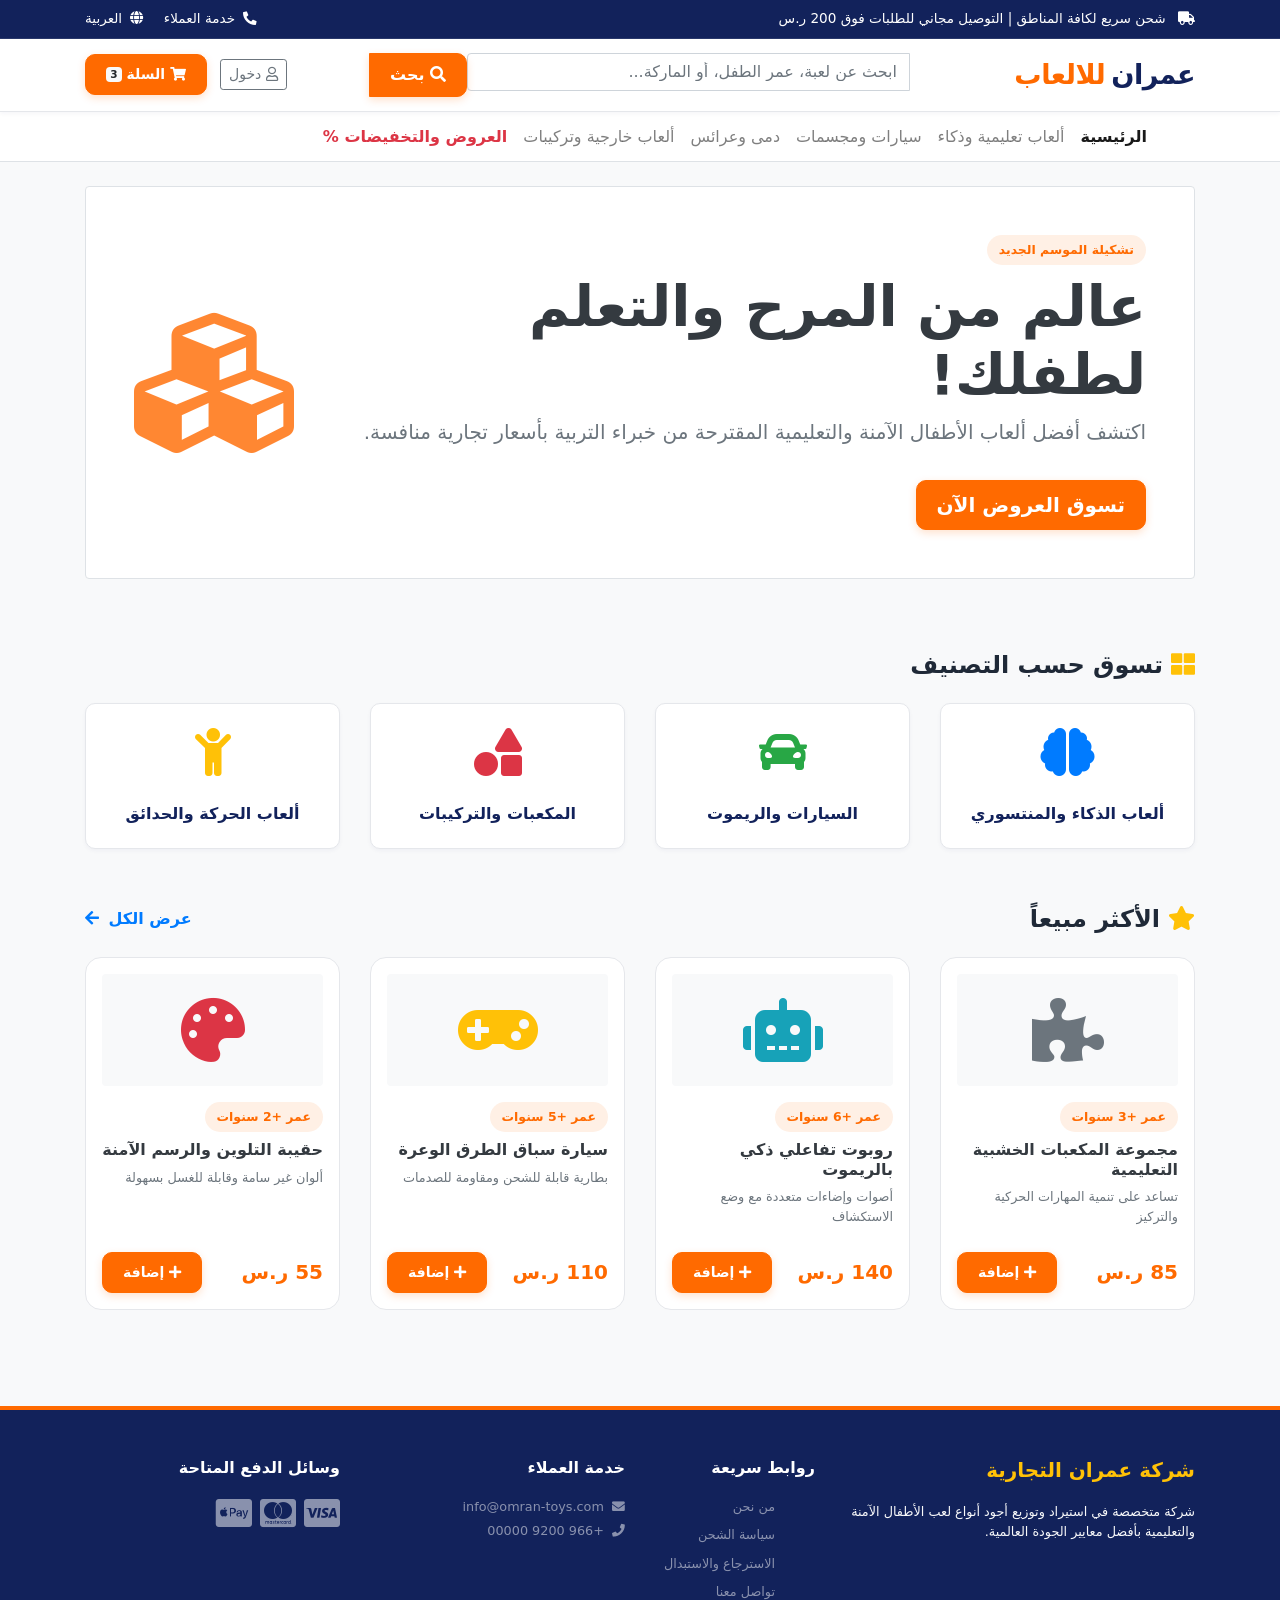
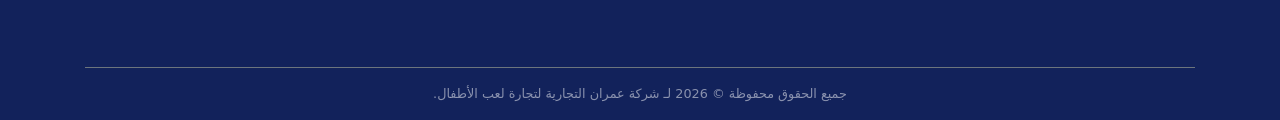
==== commit 14e6cb51: "Add files via upload" ====
--- a/index.html
+++ b/index.html
@@ -1,353 +1,272 @@
 <!DOCTYPE html>
-<html class="dark" dir="rtl" lang="ar">
+<html lang="ar" dir="rtl">
 <head>
-    <meta charset="utf-8"/>
-    <meta content="width=device-width, initial-scale=1.0" name="viewport"/>
-    <title>شركة عمران التجارية | أكبر تشكيل لعب أطفال جملة في مصر</title>
-    <meta content="ألعاب أطفال حصرية بجودة فائقة وتوصيل آمن لباب البيت. تواصل معنا واطلب الآن بسعر الجملة من شركة عمران." name="description"/>
-    
-    <!-- Fonts & Icons -->
-    <link href="https://fonts.googleapis.com/css2?family=Cairo:wght@400;600;700&display=swap" rel="stylesheet"/>
-    <link href="https://fonts.googleapis.com/css2?family=Material+Symbols+Outlined:wght,FILL@100..700,0..1&display=swap" rel="stylesheet"/>
-    
-    <!-- Tailwind CSS -->
-    <script src="https://cdn.tailwindcss.com?plugins=forms"></script>
-    <script>
-        tailwind.config = {
-            darkMode: 'class',
-            theme: {
-                extend: {
-                    colors: {
-                        brandDark: '#0b0f17',
-                        brandSurface: '#161d2a',
-                        brandOrange: '#ff5e00',
-                        brandMint: '#00f5d4'
-                    }
-                }
-            }
-        }
-    </script>
-    <style>
-        body { font-family: 'Cairo', sans-serif; background-color: #0b0f17; }
-        .glass-card { background: rgba(22, 29, 42, 0.8); backdrop-filter: blur(12px); border: 1px solid rgba(255, 255, 255, 0.05); }
-        .glow-orange { box-shadow: 0 0 20px rgba(255, 94, 0, 0.2); }
-        .glow-orange:hover { box-shadow: 0 0 30px rgba(255, 94, 0, 0.4); }
-        ::-webkit-scrollbar { width: 6px; }
-        ::-webkit-scrollbar-track { background: #0b0f17; }
-        ::-webkit-scrollbar-thumb { background: #161d2a; border-radius: 3px; }
-        .hide-scrollbar::-webkit-scrollbar { display: none; }
-    </style>
+  <meta charset="UTF-8">
+  <meta name="viewport" content="width=device-width, initial-scale=1.0">
+  <title>شركة عمران التجارية | متجر ألعاب الأطفال</title>
+  
+  <!-- Bootstrap 4 CSS -->
+  <link rel="stylesheet" href="https://cdn.jsdelivr.net/npm/bootstrap@4.6.2/dist/css/bootstrap.min.css">
+  
+  <!-- FontAwesome للإيقونات -->
+  <link rel="stylesheet" href="https://cdnjs.cloudflare.com/ajax/libs/font-awesome/5.15.4/css/all.min.css">
+  
+  <!-- ملف التنسيقات الخاص بنا -->
+  <link rel="stylesheet" href="style.css">
 </head>
-<body class="text-gray-200 overflow-x-hidden">
-
-    <!-- WhatsApp & Phone Floating Buttons -->
-    <div class="fixed bottom-6 right-6 z-[60] flex flex-col gap-3">
-        <a aria-label="اتصال هاتفي" class="w-14 h-14 bg-blue-600 rounded-full flex items-center justify-center shadow-lg hover:scale-110 transition-transform duration-300" href="tel:+201000000000">
-            <span class="material-symbols-outlined text-white text-3xl">call</span>
-        </a>
-        <a aria-label="تواصل عبر واتساب" class="w-14 h-14 bg-[#25D366] rounded-full flex items-center justify-center shadow-lg hover:scale-110 transition-transform duration-300 animate-bounce" href="https://wa.me/201000000000" target="_blank">
-            <svg class="w-8 h-8 text-white" fill="currentColor" viewbox="0 0 24 24">
-                <path d="M17.472 14.382c-.297-.149-1.758-.867-2.03-.967-.273-.099-.471-.148-.67.15-.197.297-.767.966-.94 1.164-.173.199-.347.223-.644.075-.297-.15-1.255-.463-2.39-1.475-.883-.788-1.48-1.761-1.653-2.059-.173-.297-.018-.458.13-.606.134-.133.298-.347.446-.52.149-.174.198-.298.298-.497.099-.198.05-.371-.025-.52-.075-.149-.669-1.612-.916-2.207-.242-.579-.487-.5-.669-.51-.173-.008-.371-.01-.57-.01-.198 0-.52.074-.792.372-.272.297-1.04 1.016-1.04 2.479 0 1.462 1.065 2.875 1.213 3.074.149.198 2.096 3.2 5.077 4.487.709.306 1.262.489 1.694.625.712.227 1.36.195 1.871.118.571-.085 1.758-.719 2.006-1.413.248-.694.248-1.289.173-1.413-.074-.124-.272-.198-.57-.347m-5.421 7.403h-.004a9.87 9.87 0 01-5.031-1.378l-.361-.214-3.741.982.998-3.648-.235-.374a9.86 9.86 0 01-1.51-5.26c.001-5.45 4.436-9.884 9.888-9.884 2.64 0 5.122 1.03 6.988 2.898a9.825 9.825 0 012.893 6.994c-.003 5.45-4.437 9.884-9.885 9.884m8.413-18.297A11.815 11.815 0 0012.05 0C5.495 0 .16 5.335.157 11.892c0 2.096.547 4.142 1.588 5.945L.057 24l6.305-1.654a11.882 11.882 0 005.683 1.448h.005c6.554 0 11.89-5.335 11.893-11.893a11.821 11.821 0 00-3.48-8.413Z"></path>
-            </svg>
-        </a>
-    </div>
-
-    <!-- Top Navigation Header -->
-    <nav class="fixed top-0 w-full z-50 bg-[#0b0f17]/90 backdrop-blur-md border-b border-white/5 h-20 flex justify-between items-center px-6 md:px-12">
-        <div class="flex items-center gap-4">
-            <h1 class="text-2xl font-bold text-brandMint tracking-tight">شركة عمران التجارية</h1>
-        </div>
-        <div class="flex items-center gap-4">
-            <button class="relative p-2 hover:bg-white/5 rounded-full transition-all" onclick="toggleCart()">
-                <span class="material-symbols-outlined text-brandMint text-2xl">shopping_cart</span>
-                <span class="absolute top-0 right-0 bg-brandOrange text-white text-[10px] w-5 h-5 rounded-full flex items-center justify-center font-bold" id="cart-counter">0</span>
-            </button>
-        </div>
-    </nav>
-
-    <!-- Trust Bar -->
-    <div class="mt-20 bg-[#161d2a]/50 border-b border-white/5 py-3">
-        <div class="max-w-7xl mx-auto px-6 grid grid-cols-1 md:grid-cols-3 gap-3 text-center">
-            <div class="flex items-center justify-center gap-2">
-                <span class="material-symbols-outlined text-brandMint">local_shipping</span>
-                <span class="text-sm text-gray-400">توصيل سريع آمن لباب البيت</span>
-            </div>
-            <div class="flex items-center justify-center gap-2 border-y md:border-y-0 md:border-x border-white/10 py-2 md:py-0">
-                <span class="material-symbols-outlined text-brandMint">sell</span>
-                <span class="text-sm text-gray-400">أكبر تشكيل لعب أطفال بسعر الجملة</span>
-            </div>
-            <div class="flex items-center justify-center gap-2">
-                <span class="material-symbols-outlined text-brandMint">location_on</span>
-                <span class="text-sm text-gray-400">طنطا - شارع سيتي كلوب ومطعم سي السيد</span>
-            </div>
-        </div>
-    </div>
-
-    <!-- Hero Banner Section -->
-    <header class="relative pt-12 pb-6 px-4 md:px-12 max-w-7xl mx-auto">
-        <!-- Main Banner Container -->
-        <div class="w-full glass-card rounded-3xl overflow-hidden shadow-2xl relative border border-white/10">
-            <!-- Badges on top of banner -->
-            <div class="absolute top-4 right-4 z-20 bg-brandOrange px-4 py-1.5 rounded-full text-xs font-bold text-white shadow-lg animate-pulse">
-                🔥 أسعار تحطيم الأسعار | سعر الجملة من أول قطعة
-            </div>
-            <div class="absolute top-4 left-4 z-20 bg-brandDark/70 backdrop-blur-md border border-brandMint/30 px-3 py-1.5 rounded-full text-brandMint text-xs font-bold">
-                ✨ ألعاب أطفال حصرية بجودة فائقة
-            </div>
-
-            <!-- The Beautiful Corporate Identity Banner Image -->
-            <div class="w-full bg-[#cbe3f5]">
-                <img class="w-full h-auto object-cover md:max-h-[520px] mx-auto block" 
-                     src="1782963763084.png" 
-                     alt="شركة عمران التجارية - لعب أطفال وهدايا طنطا" />
-            </div>
-
-            <!-- Sleek Blur Overlay Gradient at the bottom -->
-            <div class="absolute bottom-0 inset-x-0 h-16 bg-gradient-to-t from-brandDark to-transparent opacity-40"></div>
-        </div>
-
-        <!-- Banner Marketing Copy & Call to Actions underneath -->
-        <div class="mt-8 flex flex-col md:flex-row justify-between items-center gap-6 bg-brandSurface/40 p-6 rounded-2xl border border-white/5">
-            <div class="text-center md:text-right">
-                <h2 class="text-2xl md:text-3xl font-bold text-white leading-tight">
-                    ألعاب أطفال حصرية <span class="text-brandOrange">بجودة فائقة</span> وتوصيل آمن لباب البيت.
-                </h2>
-                <p class="text-gray-400 text-sm mt-1">
-                    تواصل معنا واطلب الآن بأقوى سعر تنافسي جملة وقطاعي في محافظة الغربية.
-                </p>
-            </div>
-            <div class="flex gap-3 w-full md:w-auto justify-center">
-                <button class="px-8 py-3 bg-brandOrange text-white rounded-xl font-bold glow-orange hover:scale-105 transition-all duration-300 whitespace-nowrap" 
-                        onclick="document.getElementById('catalog').scrollIntoView({behavior: 'smooth'})">
-                    تصفح كيتالوج الجملة
-                </button>
-                <a class="px-6 py-3 border border-brandMint text-brandMint rounded-xl font-bold flex items-center gap-2 hover:bg-brandMint/5 transition-all whitespace-nowrap" 
-                   href="https://wa.me/201000000000" target="_blank">
-                    اطلب واتساب فوراً
-                </a>
-            </div>
-        </div>
-    </header>
-
-    <!-- Catalog Section -->
-    <section class="py-12 max-w-7xl mx-auto px-6" id="catalog">
-        <div class="mb-10">
-            <h3 class="text-3xl font-bold text-white">منتجاتنا المخفضة</h3>
-            <p class="text-gray-400 mt-1">اضغط على أي صنف لإضافته مباشرة في سلة الطلب الفوري عبر الواتساب</p>
-        </div>
-
-        <!-- Filter Categories Tabs -->
-        <div class="flex overflow-x-auto gap-3 mb-10 pb-2 hide-scrollbar">
-            <button class="px-6 py-2.5 bg-brandOrange text-white rounded-full font-bold whitespace-nowrap transition-all" onclick="filterCategory('all', this)" id="default-filter">الكل</button>
-            <button class="px-6 py-2.5 bg-brandSurface text-gray-300 border border-white/5 rounded-full font-bold whitespace-nowrap transition-all hover:border-brandMint" onclick="filterCategory('remote', this)">🏎️ سيارات تحكم</button>
-            <button class="px-6 py-2.5 bg-brandSurface text-gray-300 border border-white/5 rounded-full font-bold whitespace-nowrap transition-all hover:border-brandMint" onclick="filterCategory('girls', this)">🧸 عرايس ومطابخ</button>
-            <button class="px-6 py-2.5 bg-brandSurface text-gray-300 border border-white/5 rounded-full font-bold whitespace-nowrap transition-all hover:border-brandMint" onclick="filterCategory('party', this)">🎈 بالونات واحتفالات</button>
-        </div>
-
-        <!-- Dynamic Product Grid -->
-        <div class="grid grid-cols-1 sm:grid-cols-2 lg:grid-cols-4 gap-6" id="product-grid">
-            <!-- Items injected by JavaScript from Google Sheet -->
-        </div>
-    </section>
-
-    <!-- Slide-out Checkout Sidebar -->
-    <aside class="fixed right-0 top-0 h-full w-full md:w-[450px] z-[70] translate-x-full transition-transform duration-500 bg-brandSurface/95 backdrop-blur-xl border-l border-white/10 flex flex-col" id="cart-sidebar">
-        <div class="p-4 flex justify-between items-center border-b border-white/10">
-            <h3 class="text-xl font-bold text-brandMint flex items-center gap-2">
-                <span class="material-symbols-outlined">shopping_basket</span> طلبك الحالي
-            </h3>
-            <button class="w-10 h-10 rounded-full flex items-center justify-center hover:bg-white/10" onclick="toggleCart()">
-                <span class="material-symbols-outlined text-white">close</span>
-            </button>
-        </div>
-
-        <div class="flex-grow overflow-y-auto p-4 space-y-4" id="cart-items-container">
-            <!-- Dynamic Cart Items -->
-        </div>
-
-        <div class="p-4 border-t border-white/10 bg-brandDark/50 space-y-4">
-            <div class="flex justify-between items-center">
-                <span class="text-gray-400">إجمالي الطلب:</span>
-                <span class="text-2xl font-bold text-brandMint" id="cart-total">0 EGP</span>
-            </div>
-            <button class="w-full py-4 bg-brandOrange text-white rounded-xl font-bold hover:bg-brandOrange/90 transition-all text-center block" onclick="sendOrderToWhatsApp()">
-                إرسال الطلب عبر الواتساب (تأكيد فوري)
-            </button>
-        </div>
-    </aside>
-    <div class="fixed inset-0 bg-black/60 backdrop-blur-sm z-[65] hidden" id="cart-overlay" onclick="toggleCart()"></div>
-
-    <!-- Contact & Footer -->
-    <footer class="bg-brandDark border-t border-white/5 py-12 px-6 md:px-12 mt-20 text-center md:text-right">
-        <div class="max-w-7xl mx-auto grid grid-cols-1 md:grid-cols-3 gap-8 items-center">
-            <div>
-                <h4 class="text-xl font-bold text-brandMint">شركة عمران التجارية</h4>
-                <p class="text-gray-400 text-sm mt-2">أكبر تشكيلة لعب أطفال وهدايا جملة وقطاعي في محافظة الغربية.</p>
-            </div>
-            <div class="space-y-2 text-sm text-gray-400">
-                <p class="flex items-center justify-center md:justify-start gap-2">
-                    <span class="material-symbols-outlined text-brandOrange text-sm">location_on</span> طنطا، شارع سيتي كلوب ومطعم سي السيد
-                </p>
-                <p class="flex items-center justify-center md:justify-start gap-2">
-                    <span class="material-symbols-outlined text-brandOrange text-sm">call</span> فون وواتساب: 01000000000
-                </p>
-            </div>
-            <div class="text-center md:text-left text-sm text-gray-500">
-                © 2026 Omran Trading. جميع الحقوق محفوظة.
-            </div>
-        </div>
-    </footer>
-
-    <!-- Logic Controller Script -->
-    <script>
-        // 🔗 رابط الـ Web CSV الخاص بجدول منتجاتك في Google Sheets
-        // استبدل الرابط أدناه برابط الـ CSV الخاص بجدول بياناتك الفعلي بعد النشر الويب
-        const GOOGLE_SHEET_CSV_URL = "https://docs.google.com/spreadsheets/d/e/2PACX-1vXXXXXX/pub?output=csv";
-
-        let products = [];
-        let cart = [];
-
-        // دالة جلب البيانات الحية من جوجل شيت وتصفيتها
-        async function fetchProductsFromSheet() {
-            try {
-                const response = await fetch(GOOGLE_SHEET_CSV_URL);
-                const data = await response.text();
-                
-                // تحويل الـ CSV الناتجة يدوياً لمنع مشاكل المكتبات الخارجية
-                const rows = data.split('\n').slice(1); 
-                products = rows.map(row => {
-                    const cols = row.split(',');
-                    if (cols.length < 5) return null;
-                    return {
-                        id: parseInt(cols[0].trim()),
-                        name: cols[1].trim().replace(/^"|"$/g, ''),
-                        price: parseFloat(cols[2].trim()),
-                        image: cols[3].trim().replace(/^"|"$/g, ''),
-                        category: cols[4].trim().replace(/\r/g, '')
-                    };
-                }).filter(p => p !== null);
-
-                renderProducts(products);
-            } catch (error) {
-                console.error("خطأ في الاتصال بجوجل شيت، جاري التحميل الاحتياطي للمنتجات:", error);
-                // Fallback داتا افتراضية لحين ربط رابط الشيت الفعلي
-                products = [
-                    { id: 1, name: "سيارة دفع رباعي متطورة بريموت RC", price: 2450, image: "https://lh3.googleusercontent.com/aida-public/[base64]", category: "remote" },
-                    { id: 2, name: "مجموعة قاذف السهام الإسفنجية الآمنة", price: 850, image: "https://lh3.googleusercontent.com/aida-public/[base64]", category: "remote" },
-                    { id: 3, name: "مطبخ الأحلام الصغير المتكامل للبنات", price: 3100, image: "https://lh3.googleusercontent.com/aida-public/[base64]", category: "girls" },
-                    { id: 4, name: "باقة بالونات هيليوم ملكية ملونة كروم", price: 420, image: "https://lh3.googleusercontent.com/aida-public/[base64]", category: "party" }
-                ];
-                renderProducts(products);
-            }
-        }
-
-        // بناء وعرض كروت الألعاب في الـ UI
-        function renderProducts(items) {
-            const grid = document.getElementById('product-grid');
-            grid.innerHTML = '';
-            items.forEach(product => {
-                grid.innerHTML += `
-                    <div class="glass-card rounded-2xl overflow-hidden group hover:-translate-y-1 transition-all duration-300 relative">
-                        <div class="absolute top-3 right-3 bg-brandOrange px-2.5 py-1 rounded-full text-[11px] font-bold text-white shadow-md">سعر الجملة 🔥</div>
-                        <div class="h-56 overflow-hidden bg-brandDark">
-                            <img class="w-full h-full object-cover group-hover:scale-105 transition-transform duration-300" src="${product.image}" alt="${product.name}" />
-                        </div>
-                        <div class="p-5 flex flex-col gap-2">
-                            <h4 class="font-bold text-white text-base truncate">${product.name}</h4>
-                            <p class="text-xs text-gray-400">ألعاب مستوردة حصرية بأعلى مواصفات الجودة والتحمل في السوق المصري.</p>
-                            <div class="flex justify-between items-center mt-3">
-                                <span class="text-xl font-bold text-brandMint">${product.price} EGP</span>
-                                <button onclick="addToCart(${product.id})" class="w-10 h-10 bg-brandOrange text-white rounded-lg flex items-center justify-center hover:scale-105 transition-transform">
-                                    <span class="material-symbols-outlined text-sm">add_shopping_cart</span>
-                                </button>
-                            </div>
-                        </div>
-                    </div>
-                `;
-            });
-        }
-
-        // إظهار وإخفاء سلة الشراء الجانبية
-        function toggleCart() {
-            const sidebar = document.getElementById('cart-sidebar');
-            const overlay = document.getElementById('cart-overlay');
-            sidebar.classList.toggle('translate-x-full');
-            overlay.classList.toggle('hidden');
-        }
-
-        // إضافة صنف للسلة
-        function addToCart(id) {
-            const item = products.find(p => p.id === id);
-            const inCart = cart.find(c => c.id === id);
-            if (inCart) { inCart.qty++; } else { cart.push({ ...item, qty: 1 }); }
-            updateCartUI();
-            document.getElementById('cart-sidebar').classList.remove('translate-x-full');
-            document.getElementById('cart-overlay').classList.remove('hidden');
-        }
-
-        // التحكم في كميات الأصناف بالسلة
-        function changeQty(index, delta) {
-            cart[index].qty += delta;
-            if (cart[index].qty < 1) cart.splice(index, 1);
-            updateCartUI();
-        }
-
-        // تحديث المجموع الإجمالي والعدادات
-        function updateCartUI() {
-            const container = document.getElementById('cart-items-container');
-            const counter = document.getElementById('cart-counter');
-            const totalDisplay = document.getElementById('cart-total');
-            container.innerHTML = '';
-            
-            let total = 0, count = 0;
-            if(cart.length === 0) {
-                container.innerHTML = '<p class="text-center text-gray-500 py-12">السلة فارغة، املأها بالألعاب المبهجة!</p>';
-            }
-            
-            cart.forEach((item, i) => {
-                total += item.price * item.qty;
-                count += item.qty;
-                container.innerHTML += `
-                    <div class="glass-card p-3 rounded-xl flex gap-3 items-center">
-                        <div class="flex-grow">
-                            <h5 class="text-sm font-bold text-white">${item.name}</h5>
-                            <span class="text-xs text-brandMint font-bold">${item.price} EGP</span>
-                        </div>
-                        <div class="flex items-center gap-2 bg-brandDark px-2 py-1 rounded-lg">
-                            <button onclick="changeQty(${i}, -1)" class="text-brandOrange font-bold">-</button>
-                            <span class="text-sm w-4 text-center text-white">${item.qty}</span>
-                            <button onclick="changeQty(${i}, 1)" class="text-brandOrange font-bold">+</button>
-                        </div>
-                    </div>
-                `;
-            });
-            counter.innerText = count;
-            totalDisplay.innerText = `${total.toLocaleString()} EGP`;
-        }
-
-        // الفلترة والتبديل بين الأقسام
-        function filterCategory(cat, btn) {
-            document.querySelectorAll('#catalog button').forEach(b => b.className = "px-6 py-2.5 bg-brandSurface text-gray-300 border border-white/5 rounded-full font-bold whitespace-nowrap transition-all hover:border-brandMint");
-            btn.className = "px-6 py-2.5 bg-brandOrange text-white rounded-full font-bold whitespace-nowrap transition-all";
-            if (cat === 'all') { renderProducts(products); } else { renderProducts(products.filter(p => p.category === cat)); }
-        }
-
-        // دالة توليد رسالة واتساب الاحترافية المنسقة تلقائياً للطلب المباشر
-        function sendOrderToWhatsApp() {
-            if(cart.length === 0) return alert('السلة فارغة حالياً!');
-            let text = `مرحبا شركة عمران التجارية، أريد تأكيد طلب المنتجات التالية بسعر الجملة:\n\n`;
-            let total = 0;
-            cart.forEach(item => {
-                text += `• *${item.name}* (الكمية: ${item.qty}) -> ${item.price * item.qty} EGP\n`;
-                total += item.price * item.qty;
-            });
-            text += `\n*الإجمالي الصافي كاش:* ${total.toLocaleString()} EGP\n`;
-            text += `*العنوان:* شحن آمن لباب البيت\n`;
-            window.open(`https://wa.me/201000000000?text=${encodeURIComponent(text)}`, '_blank');
-        }
-
-        // بدء جلب السجلات لايف فور تشغيل الصفحة
-        fetchProductsFromSheet();
-    </script>
+<body>
+
+  <!-- 1. شريط الإعلانات العلوي -->
+  <div class="top-navbar py-2">
+    <div class="container d-flex justify-content-between align-items-center">
+      <div>
+        <i class="fas fa-truck ml-2"></i> شحن سريع لكافة المناطق | التوصيل مجاني للطلبات فوق 200 ر.س
+      </div>
+      <div>
+        <a href="#" class="text-white ml-3"><i class="fas fa-phone-alt ml-1"></i> خدمة العملاء</a>
+        <a href="#" class="text-white"><i class="fas fa-globe ml-1"></i> العربية</a>
+      </div>
+    </div>
+  </div>
+
+  <!-- 2. الهيدر الرئيسي (اللوجو والبحث والسلة) -->
+  <header class="main-header sticky-top">
+    <div class="container">
+      <div class="row align-items-center">
+        <!-- الشعار -->
+        <div class="col-6 col-md-3">
+          <a href="#" class="brand-logo">
+            عمران <span>للالعاب</span>
+          </a>
+        </div>
+        
+        <!-- شريط البحث -->
+        <div class="col-12 col-md-6 my-2 my-md-0 order-3 order-md-2">
+          <div class="input-group">
+            <input type="text" class="form-control" placeholder="ابحث عن لعبة، عمر الطفل، أو الماركة...">
+            <div class="input-group-append">
+              <button class="btn btn-primary-custom" type="button">
+                <i class="fas fa-search"></i> بحث
+              </button>
+            </div>
+          </div>
+        </div>
+
+        <!-- أزرار الدخول والسلة -->
+        <div class="col-6 col-md-3 text-left order-2 order-md-3">
+          <a href="#" class="btn btn-outline-secondary btn-sm ml-2">
+            <i class="far fa-user"></i> دخول
+          </a>
+          <a href="#" class="btn btn-primary-custom btn-sm">
+            <i class="fas fa-shopping-cart"></i> السلة <span class="badge badge-light">3</span>
+          </a>
+        </div>
+      </div>
+    </div>
+  </header>
+
+  <!-- 3. قائمة التصفح -->
+  <nav class="navbar navbar-expand-lg navbar-light bg-white border-bottom py-1">
+    <div class="container">
+      <button class="navbar-toggler" type="button" data-toggle="collapse" data-target="#mainNav">
+        <span class="navbar-toggler-icon"></span>
+      </button>
+      <div class="collapse navbar-collapse" id="mainNav">
+        <ul class="navbar-nav right-auto">
+          <li class="nav-item active"><a class="nav-link font-weight-bold" href="#">الرئيسية</a></li>
+          <li class="nav-item"><a class="nav-link" href="#">ألعاب تعليمية وذكاء</a></li>
+          <li class="nav-item"><a class="nav-link" href="#">سيارات ومجسمات</a></li>
+          <li class="nav-item"><a class="nav-link" href="#">دمى وعرائس</a></li>
+          <li class="nav-item"><a class="nav-link" href="#">ألعاب خارجية وتركيبات</a></li>
+          <li class="nav-item"><a class="nav-link text-danger font-weight-bold" href="#">العروض والتخفيضات %</a></li>
+        </ul>
+      </div>
+    </div>
+  </nav>
+
+  <!-- 4. البانر الرئيسي (Hero Banner) -->
+  <section class="py-4">
+    <div class="container">
+      <div class="jumbotron bg-white border rounded p-4 p-md-5 d-flex align-items-center justify-content-between">
+        <div>
+          <span class="badge-tag mb-2 d-inline-block">تشكيلة الموسم الجديد</span>
+          <h1 class="display-4 font-weight-bold text-dark">عالم من المرح والتعلم لطفلك!</h1>
+          <p class="lead text-muted">اكتشف أفضل ألعاب الأطفال الآمنة والتعليمية المقترحة من خبراء التربية بأسعار تجارية منافسة.</p>
+          <a class="btn btn-primary-custom btn-lg mt-3" href="#" role="button">تسوق العروض الآن</a>
+        </div>
+        <div class="d-none d-md-block text-center">
+          <i class="fas fa-cubes fa-10x" style="color: var(--primary-color); opacity: 0.8;"></i>
+        </div>
+      </div>
+    </div>
+  </section>
+
+  <!-- 5. أقسام التصنيفات -->
+  <section class="py-3">
+    <div class="container">
+      <h4 class="font-weight-bold mb-4"><i class="fas fa-th-large text-warning ml-2"></i>تسوق حسب التصنيف</h4>
+      <div class="row">
+        <div class="col-6 col-md-3 mb-3">
+          <div class="category-card">
+            <i class="fas fa-brain fa-3x text-primary mb-3"></i>
+            <h6>ألعاب الذكاء والمنتسوري</h6>
+          </div>
+        </div>
+        <div class="col-6 col-md-3 mb-3">
+          <div class="category-card">
+            <i class="fas fa-car fa-3x text-success mb-3"></i>
+            <h6>السيارات والريموت</h6>
+          </div>
+        </div>
+        <div class="col-6 col-md-3 mb-3">
+          <div class="category-card">
+            <i class="fas fa-shapes fa-3x text-danger mb-3"></i>
+            <h6>المكعبات والتركيبات</h6>
+          </div>
+        </div>
+        <div class="col-6 col-md-3 mb-3">
+          <div class="category-card">
+            <i class="fas fa-child fa-3x text-warning mb-3"></i>
+            <h6>ألعاب الحركة والحدائق</h6>
+          </div>
+        </div>
+      </div>
+    </div>
+  </section>
+
+  <!-- 6. المنتجات الأكثر مبيعاً -->
+  <section class="py-4">
+    <div class="container">
+      <div class="d-flex justify-content-between align-items-center mb-4">
+        <h4 class="font-weight-bold mb-0"><i class="fas fa-star text-warning ml-2"></i>الأكثر مبيعاً</h4>
+        <a href="#" class="text-primary font-weight-bold">عرض الكل <i class="fas fa-arrow-left mr-1"></i></a>
+      </div>
+
+      <div class="row">
+        <!-- منتج 1 -->
+        <div class="col-6 col-md-3 mb-4">
+          <div class="card-product p-3 d-flex flex-column justify-content-between">
+            <div>
+              <div class="text-center py-4 bg-light rounded mb-3">
+                <i class="fas fa-puzzle-piece fa-4x text-secondary"></i>
+              </div>
+              <span class="badge-tag">عمر +3 سنوات</span>
+              <h6 class="mt-2 font-weight-bold text-dark">مجموعة المكعبات الخشبية التعليمية</h6>
+              <p class="small text-muted mb-2">تساعد على تنمية المهارات الحركية والتركيز</p>
+            </div>
+            <div>
+              <div class="d-flex justify-content-between align-items-center mt-3">
+                <span class="product-price">85 ر.س</span>
+                <button class="btn btn-primary-custom btn-sm"><i class="fas fa-plus"></i> إضافة</button>
+              </div>
+            </div>
+          </div>
+        </div>
+
+        <!-- منتج 2 -->
+        <div class="col-6 col-md-3 mb-4">
+          <div class="card-product p-3 d-flex flex-column justify-content-between">
+            <div>
+              <div class="text-center py-4 bg-light rounded mb-3">
+                <i class="fas fa-robot fa-4x text-info"></i>
+              </div>
+              <span class="badge-tag">عمر +6 سنوات</span>
+              <h6 class="mt-2 font-weight-bold text-dark">روبوت تفاعلي ذكي بالريموت</h6>
+              <p class="small text-muted mb-2">أصوات وإضاءات متعددة مع وضع الاستكشاف</p>
+            </div>
+            <div>
+              <div class="d-flex justify-content-between align-items-center mt-3">
+                <span class="product-price">140 ر.س</span>
+                <button class="btn btn-primary-custom btn-sm"><i class="fas fa-plus"></i> إضافة</button>
+              </div>
+            </div>
+          </div>
+        </div>
+
+        <!-- منتج 3 -->
+        <div class="col-6 col-md-3 mb-4">
+          <div class="card-product p-3 d-flex flex-column justify-content-between">
+            <div>
+              <div class="text-center py-4 bg-light rounded mb-3">
+                <i class="fas fa-gamepad fa-4x text-warning"></i>
+              </div>
+              <span class="badge-tag">عمر +5 سنوات</span>
+              <h6 class="mt-2 font-weight-bold text-dark">سيارة سباق الطرق الوعرة</h6>
+              <p class="small text-muted mb-2">بطارية قابلة للشحن ومقاومة للصدمات</p>
+            </div>
+            <div>
+              <div class="d-flex justify-content-between align-items-center mt-3">
+                <span class="product-price">110 ر.س</span>
+                <button class="btn btn-primary-custom btn-sm"><i class="fas fa-plus"></i> إضافة</button>
+              </div>
+            </div>
+          </div>
+        </div>
+
+        <!-- منتج 4 -->
+        <div class="col-6 col-md-3 mb-4">
+          <div class="card-product p-3 d-flex flex-column justify-content-between">
+            <div>
+              <div class="text-center py-4 bg-light rounded mb-3">
+                <i class="fas fa-palette fa-4x text-danger"></i>
+              </div>
+              <span class="badge-tag">عمر +2 سنوات</span>
+              <h6 class="mt-2 font-weight-bold text-dark">حقيبة التلوين والرسم الآمنة</h6>
+              <p class="small text-muted mb-2">ألوان غير سامة وقابلة للغسل بسهولة</p>
+            </div>
+            <div>
+              <div class="d-flex justify-content-between align-items-center mt-3">
+                <span class="product-price">55 ر.س</span>
+                <button class="btn btn-primary-custom btn-sm"><i class="fas fa-plus"></i> إضافة</button>
+              </div>
+            </div>
+          </div>
+        </div>
+
+      </div>
+    </div>
+  </section>
+
+  <!-- 7. الفوتر (تذييل الصفحة) -->
+  <footer class="footer-section pt-5 pb-3 mt-5">
+    <div class="container">
+      <div class="row">
+        <div class="col-md-4 mb-4">
+          <h5 class="font-weight-bold text-warning">شركة عمران التجارية</h5>
+          <p class="small text-light">شركة متخصصة في استيراد وتوزيع أجود أنواع لعب الأطفال الآمنة والتعليمية بأفضل معايير الجودة العالمية.</p>
+        </div>
+        <div class="col-md-2 mb-4">
+          <h6>روابط سريعة</h6>
+          <ul class="list-unstyled small">
+            <li><a href="#" class="text-white-50">من نحن</a></li>
+            <li><a href="#" class="text-white-50">سياسة الشحن</a></li>
+            <li><a href="#" class="text-white-50">الاسترجاع والاستبدال</a></li>
+            <li><a href="#" class="text-white-50">تواصل معنا</a></li>
+          </ul>
+        </div>
+        <div class="col-md-3 mb-4">
+          <h6>خدمة العملاء</h6>
+          <p class="small text-white-50 mb-1"><i class="fas fa-envelope ml-1"></i> info@omran-toys.com</p>
+          <p class="small text-white-50"><i class="fas fa-phone ml-1"></i> +966 9200 00000</p>
+        </div>
+        <div class="col-md-3 mb-4">
+          <h6>وسائل الدفع المتاحة</h6>
+          <div class="d-flex gap-2 text-white-50 fa-2x">
+            <i class="fab fa-cc-visa ml-2"></i>
+            <i class="fab fa-cc-mastercard ml-2"></i>
+            <i class="fab fa-cc-apple-pay"></i>
+          </div>
+        </div>
+      </div>
+      <hr class="border-secondary">
+      <div class="text-center small text-white-50">
+        جميع الحقوق محفوظة © 2026 لـ شركة عمران التجارية لتجارة لعب الأطفال.
+      </div>
+    </div>
+  </footer>
+
+  <!-- مكتبات جافا سكريبت الأساسية -->
+  <script src="https://code.jquery.com/jquery-3.5.1.min.js"></script>
+  <script src="https://cdn.jsdelivr.net/npm/bootstrap@4.6.2/dist/js/bootstrap.bundle.min.js"></script>
 </body>
-</html>
+</html>
--- a/style.css
+++ b/style.css
@@ -0,0 +1,585 @@
+/* ==========================================================================
+   شركة عمران التجارية لتجارة لعب الأطفال - Omran Toys Store
+   الملف: style.css (النظام الموحد للتنسيقات - Plain CSS)
+   الإصدار: 2.0 الاحترافي المتكامل
+   ========================================================================== */
+
+/* --------------------------------------------------------------------------
+   1. متغيرات الهوية البصرية والنظام التصميمي (CSS Custom Properties)
+   -------------------------------------------------------------------------- */
+:root {
+  /* ألوان الهوية الرئيسية */
+  --primary-color: #ff6a00;         /* برتقالي أساسي جاذب للأطفال والحيوية */
+  --primary-hover: #e05d00;         /* برتقالي داكن للتمرير */
+  --primary-light: #fff0e5;         /* خلفية برتقالية ناعمة جداً */
+  --primary-glow: rgba(255, 106, 0, 0.25);
+
+  --secondary-color: #12225b;       /* كحلي دبلوماتيكي للثقة والأمان التجاري */
+  --secondary-hover: #0c1842;       /* كحلي داكن للتمرير */
+  --secondary-light: #1d3380;       /* كحلي فاتح للعناصر الثانوية */
+
+  /* ألوان مساعدة ودرجات التنبيه */
+  --accent-yellow: #ffb800;        /* أصفر للتقييمات والنجوم */
+  --accent-green: #28a745;         /* أخضر للمتوفر في المخزون والتخفيضات */
+  --accent-red: #dc3545;           /* أحمر للخصومات والتنبيهات */
+
+  /* الألوان المحايدة والخلفيات */
+  --bg-body: #f8f9fa;              /* خلفية المتجر العامة */
+  --bg-card: #ffffff;              /* خلفية البطاقات والكروت */
+  --bg-muted: #f1f3f5;             /* خلفية فرعية ناعمة */
+  
+  --text-main: #1f2937;            /* لون النصوص الرئيسية */
+  --text-muted: #6b7280;           /* لون النصوص الثانوية */
+  --text-light: #9ca3af;           /* لون النصوص الخفيفة */
+  --border-color: #e5e7eb;         /* لون الحدود الافتراضي */
+  --border-hover: #cbd5e1;         /* لون الحدود عند التمرير */
+
+  /* الظلال (Shadows) */
+  --shadow-sm: 0 2px 4px rgba(18, 34, 91, 0.04);
+  --shadow-md: 0 4px 12px rgba(18, 34, 91, 0.08);
+  --shadow-lg: 0 10px 25px rgba(18, 34, 91, 0.12);
+  --shadow-hover: 0 12px 28px rgba(255, 106, 0, 0.15);
+
+  /* حواف وسماكات العنصر (Border Radius) */
+  --radius-sm: 6px;
+  --radius-md: 10px;
+  --radius-lg: 16px;
+  --radius-pill: 50px;
+
+  /* السرعة والحركة (Transitions) */
+  --transition-fast: all 0.2s cubic-bezier(0.4, 0, 0.2, 1);
+  --transition-base: all 0.3s cubic-bezier(0.4, 0, 0.2, 1);
+}
+
+/* --------------------------------------------------------------------------
+   2. الإعدادات العامة والتهيئة (Global Resets & Base Styles)
+   -------------------------------------------------------------------------- */
+* {
+  box-sizing: border-box;
+}
+
+html {
+  scroll-behavior: smooth;
+}
+
+body {
+  font-family: 'Inter', system-ui, -apple-system, "Segoe UI", Roboto, "Helvetica Neue", Arial, sans-serif;
+  background-color: var(--bg-body);
+  color: var(--text-main);
+  direction: rtl;
+  text-align: right;
+  line-height: 1.6;
+  margin: 0;
+  padding: 0;
+}
+
+/* تحسين شريط التمرير */
+::-webkit-scrollbar {
+  width: 8px;
+}
+::-webkit-scrollbar-track {
+  background: var(--bg-body);
+}
+::-webkit-scrollbar-thumb {
+  background: #cbd5e1;
+  border-radius: 4px;
+}
+::-webkit-scrollbar-thumb:hover {
+  background: var(--primary-color);
+}
+
+a {
+  color: var(--secondary-color);
+  text-decoration: none;
+  transition: var(--transition-fast);
+}
+a:hover {
+  color: var(--primary-color);
+  text-decoration: none;
+}
+
+/* --------------------------------------------------------------------------
+   3. الهيدر وشريط التصفح (Header & Navigation)
+   -------------------------------------------------------------------------- */
+
+/* الشريط العلوي الشرفي */
+.top-navbar {
+  background-color: var(--secondary-color);
+  color: #ffffff;
+  font-size: 0.85rem;
+  border-bottom: 1px solid rgba(255, 255, 255, 0.1);
+}
+.top-navbar a {
+  color: rgba(255, 255, 255, 0.85);
+}
+.top-navbar a:hover {
+  color: #ffffff;
+}
+
+/* الهيدر الرئيسي الثابت */
+.main-header {
+  background: var(--bg-card);
+  border-bottom: 1px solid var(--border-color);
+  padding: 14px 0;
+  box-shadow: var(--shadow-sm);
+  z-index: 1030;
+}
+
+/* شعار الشركة */
+.brand-logo {
+  font-weight: 800;
+  font-size: 1.7rem;
+  color: var(--secondary-color);
+  display: inline-flex;
+  align-items: center;
+  gap: 6px;
+  letter-spacing: -0.5px;
+}
+.brand-logo span {
+  color: var(--primary-color);
+}
+.brand-logo i {
+  color: var(--primary-color);
+  font-size: 1.5rem;
+}
+
+/* شريط البحث الاحترافي */
+.search-input-group {
+  position: relative;
+  display: flex;
+  width: 100%;
+}
+.search-input-group .form-control {
+  border-radius: var(--radius-md);
+  border: 2px solid var(--border-color);
+  padding-left: 100px;
+  padding-right: 18px;
+  height: 46px;
+  font-size: 0.95rem;
+  transition: var(--transition-fast);
+  background-color: var(--bg-muted);
+}
+.search-input-group .form-control:focus {
+  background-color: #ffffff;
+  border-color: var(--primary-color);
+  box-shadow: 0 0 0 4px var(--primary-glow);
+  outline: none;
+}
+.search-input-group .btn-search {
+  position: absolute;
+  left: 4px;
+  top: 4px;
+  bottom: 4px;
+  border-radius: var(--radius-sm);
+  padding: 0 20px;
+  background-color: var(--primary-color);
+  color: #ffffff;
+  border: none;
+  font-weight: 600;
+  transition: var(--transition-fast);
+}
+.search-input-group .btn-search:hover {
+  background-color: var(--primary-hover);
+}
+
+/* القائمة الرئيسية */
+.navbar-main {
+  background-color: #ffffff;
+  border-bottom: 1px solid var(--border-color);
+  padding: 0;
+}
+.navbar-main .nav-link {
+  color: var(--text-main);
+  font-weight: 600;
+  padding: 12px 18px !important;
+  font-size: 0.95rem;
+  position: relative;
+  transition: var(--transition-fast);
+}
+.navbar-main .nav-link:hover,
+.navbar-main .nav-item.active .nav-link {
+  color: var(--primary-color);
+}
+.navbar-main .nav-link::after {
+  content: '';
+  position: absolute;
+  bottom: 0;
+  right: 50%;
+  width: 0;
+  height: 3px;
+  background-color: var(--primary-color);
+  transition: var(--transition-fast);
+  transform: translateX(50%);
+  border-radius: 3px 3px 0 0;
+}
+.navbar-main .nav-link:hover::after,
+.navbar-main .nav-item.active .nav-link::after {
+  width: 80%;
+}
+
+/* --------------------------------------------------------------------------
+   4. الأزرار والشارات (Buttons & Badges)
+   -------------------------------------------------------------------------- */
+.btn-primary-custom {
+  background-color: var(--primary-color);
+  border-color: var(--primary-color);
+  color: #ffffff;
+  font-weight: 600;
+  border-radius: var(--radius-md);
+  padding: 9px 20px;
+  transition: var(--transition-fast);
+  box-shadow: 0 3px 8px rgba(255, 106, 0, 0.2);
+}
+.btn-primary-custom:hover {
+  background-color: var(--primary-hover);
+  border-color: var(--primary-hover);
+  color: #ffffff;
+  transform: translateY(-1px);
+  box-shadow: 0 5px 12px rgba(255, 106, 0, 0.3);
+}
+
+.btn-secondary-custom {
+  background-color: var(--secondary-color);
+  border-color: var(--secondary-color);
+  color: #ffffff;
+  font-weight: 600;
+  border-radius: var(--radius-md);
+  padding: 9px 20px;
+  transition: var(--transition-fast);
+}
+.btn-secondary-custom:hover {
+  background-color: var(--secondary-hover);
+  border-color: var(--secondary-hover);
+  color: #ffffff;
+}
+
+/* الشارات التوضيحية */
+.badge-tag {
+  background-color: var(--primary-light);
+  color: var(--primary-color);
+  font-weight: 700;
+  padding: 5px 12px;
+  border-radius: var(--radius-pill);
+  font-size: 0.78rem;
+  display: inline-block;
+}
+
+.badge-discount {
+  background-color: var(--accent-red);
+  color: #ffffff;
+  font-weight: 700;
+  padding: 4px 10px;
+  border-radius: var(--radius-sm);
+  font-size: 0.75rem;
+}
+
+/* --------------------------------------------------------------------------
+   5. قسم البانر الرئيسي (Hero Section)
+   -------------------------------------------------------------------------- */
+.hero-card {
+  background: linear-gradient(135deg, #ffffff 0%, var(--primary-light) 100%);
+  border: 1px solid rgba(255, 106, 0, 0.15);
+  border-radius: var(--radius-lg);
+  padding: 40px;
+  position: relative;
+  overflow: hidden;
+  box-shadow: var(--shadow-md);
+}
+.hero-card h1 {
+  color: var(--secondary-color);
+  font-weight: 800;
+  line-height: 1.25;
+}
+.hero-icon-bg {
+  color: var(--primary-color);
+  opacity: 0.12;
+  position: absolute;
+  left: -20px;
+  bottom: -20px;
+  transform: rotate(-15deg);
+}
+
+/* --------------------------------------------------------------------------
+   6. كروت التصنيفات (Category Cards)
+   -------------------------------------------------------------------------- */
+.category-card {
+  background: var(--bg-card);
+  border-radius: var(--radius-md);
+  padding: 24px 16px;
+  text-align: center;
+  border: 1px solid var(--border-color);
+  transition: var(--transition-base);
+  cursor: pointer;
+  height: 100%;
+  box-shadow: var(--shadow-sm);
+}
+.category-card i {
+  transition: var(--transition-fast);
+}
+.category-card:hover {
+  border-color: var(--primary-color);
+  background-color: var(--primary-light);
+  transform: translateY(-4px);
+  box-shadow: var(--shadow-md);
+}
+.category-card:hover i {
+  transform: scale(1.15);
+}
+.category-card h6 {
+  font-weight: 700;
+  color: var(--secondary-color);
+  margin-top: 12px;
+  margin-bottom: 0;
+}
+
+/* --------------------------------------------------------------------------
+   7. بطاقات المنتجات (Product Cards)
+   -------------------------------------------------------------------------- */
+.card-product {
+  background: var(--bg-card);
+  border: 1px solid var(--border-color);
+  border-radius: var(--radius-lg);
+  transition: var(--transition-base);
+  overflow: hidden;
+  height: 100%;
+  display: flex;
+  flex-direction: column;
+  justify-content: space-between;
+  position: relative;
+}
+.card-product:hover {
+  transform: translateY(-6px);
+  border-color: rgba(255, 106, 0, 0.3);
+  box-shadow: var(--shadow-hover);
+}
+
+/* منطقة صورة المنتج */
+.product-img-wrapper {
+  background-color: var(--bg-muted);
+  border-radius: var(--radius-md);
+  padding: 30px 15px;
+  text-align: center;
+  position: relative;
+  overflow: hidden;
+  margin: 12px 12px 0 12px;
+}
+.product-img-wrapper i {
+  transition: var(--transition-fast);
+}
+.card-product:hover .product-img-wrapper i {
+  transform: scale(1.08);
+}
+
+/* زر المفضلة العلوي */
+.btn-wishlist {
+  position: absolute;
+  top: 10px;
+  left: 10px;
+  background: #ffffff;
+  border: 1px solid var(--border-color);
+  width: 34px;
+  height: 34px;
+  border-radius: 50%;
+  display: flex;
+  align-items: center;
+  justify-content: center;
+  color: var(--text-light);
+  cursor: pointer;
+  transition: var(--transition-fast);
+  box-shadow: var(--shadow-sm);
+}
+.btn-wishlist:hover {
+  color: var(--accent-red);
+  border-color: var(--accent-red);
+  background-color: #fff5f5;
+}
+
+/* تفاصيل السعر والعنوان */
+.product-title {
+  font-size: 0.98rem;
+  font-weight: 700;
+  color: var(--text-main);
+  line-height: 1.4;
+  margin-top: 10px;
+  margin-bottom: 6px;
+  display: -webkit-box;
+  -webkit-line-clamp: 2;
+  -webkit-box-orient: vertical;
+  overflow: hidden;
+}
+.product-price {
+  font-size: 1.25rem;
+  font-weight: 800;
+  color: var(--primary-color);
+}
+.product-old-price {
+  font-size: 0.88rem;
+  color: var(--text-light);
+  text-decoration: line-through;
+  margin-right: 6px;
+}
+
+/* --------------------------------------------------------------------------
+   8. صفحة تفاصيل المنتج (Product Details Page)
+   -------------------------------------------------------------------------- */
+.product-detail-img {
+  background-color: #ffffff;
+  border: 1px solid var(--border-color);
+  border-radius: var(--radius-lg);
+  padding: 50px 20px;
+  text-align: center;
+  box-shadow: var(--shadow-sm);
+}
+.product-detail-title {
+  font-size: 1.85rem;
+  font-weight: 800;
+  color: var(--secondary-color);
+}
+
+/* محدد الكمية */
+.qty-control {
+  display: inline-flex;
+  align-items: center;
+  border: 2px solid var(--border-color);
+  border-radius: var(--radius-md);
+  overflow: hidden;
+  background-color: #ffffff;
+}
+.qty-control .btn-qty {
+  background: var(--bg-muted);
+  border: none;
+  width: 38px;
+  height: 38px;
+  font-weight: 700;
+  color: var(--text-main);
+  cursor: pointer;
+  transition: var(--transition-fast);
+}
+.qty-control .btn-qty:hover {
+  background-color: var(--primary-color);
+  color: #ffffff;
+}
+.qty-control input {
+  width: 50px;
+  border: none;
+  text-align: center;
+  font-weight: 700;
+  font-size: 1rem;
+}
+.qty-control input:focus {
+  outline: none;
+}
+
+/* --------------------------------------------------------------------------
+   9. سلة التسوق وملخص الحساب (Cart & Checkout)
+   -------------------------------------------------------------------------- */
+.cart-table {
+  background: #ffffff;
+  border-radius: var(--radius-md);
+  overflow: hidden;
+}
+.cart-table th {
+  background-color: var(--bg-muted);
+  color: var(--secondary-color);
+  font-weight: 700;
+  border: none;
+  padding: 14px 16px;
+}
+.cart-table td {
+  vertical-align: middle;
+  padding: 16px;
+  border-top: 1px solid var(--border-color);
+}
+
+.summary-box {
+  background-color: #ffffff;
+  border: 1px solid var(--border-color);
+  border-radius: var(--radius-lg);
+  padding: 24px;
+  box-shadow: var(--shadow-sm);
+}
+.summary-item {
+  display: flex;
+  justify-content: space-between;
+  margin-bottom: 14px;
+  font-size: 0.95rem;
+  color: var(--text-muted);
+}
+.summary-item strong {
+  color: var(--text-main);
+}
+.summary-total {
+  font-size: 1.3rem;
+  font-weight: 800;
+  color: var(--primary-color);
+  border-top: 2px dashed var(--border-color);
+  padding-top: 16px;
+  margin-top: 16px;
+}
+
+/* --------------------------------------------------------------------------
+   10. الفوتر وتذييل الصفحة (Footer)
+   -------------------------------------------------------------------------- */
+.footer-section {
+  background-color: var(--secondary-color);
+  color: #ffffff;
+  padding-top: 50px;
+  padding-bottom: 20px;
+  margin-top: 60px;
+  border-top: 4px solid var(--primary-color);
+}
+.footer-section h5, 
+.footer-section h6 {
+  color: #ffffff;
+  font-weight: 700;
+  margin-bottom: 20px;
+}
+.footer-section a {
+  color: rgba(255, 255, 255, 0.7);
+  display: inline-block;
+  margin-bottom: 8px;
+}
+.footer-section a:hover {
+  color: var(--primary-color);
+  transform: translateX(-4px);
+}
+.footer-bottom {
+  border-top: 1px solid rgba(255, 255, 255, 0.1);
+  padding-top: 20px;
+  margin-top: 30px;
+  font-size: 0.85rem;
+  color: rgba(255, 255, 255, 0.6);
+}
+
+/* --------------------------------------------------------------------------
+   11. التجاوب مع مختلف الشاشات (Responsive Design)
+   -------------------------------------------------------------------------- */
+@media (max-width: 991.98px) {
+  .brand-logo {
+    font-size: 1.4rem;
+  }
+  .hero-card {
+    padding: 25px;
+  }
+  .hero-card h1 {
+    font-size: 2rem;
+  }
+}
+
+@media (max-width: 767.98px) {
+  .top-navbar {
+    font-size: 0.78rem;
+    text-align: center;
+  }
+  .top-navbar .d-flex {
+    flex-direction: column;
+    gap: 4px;
+  }
+  .product-price {
+    font-size: 1.1rem;
+  }
+  .btn-primary-custom {
+    padding: 7px 14px;
+    font-size: 0.88rem;
+  }
+}
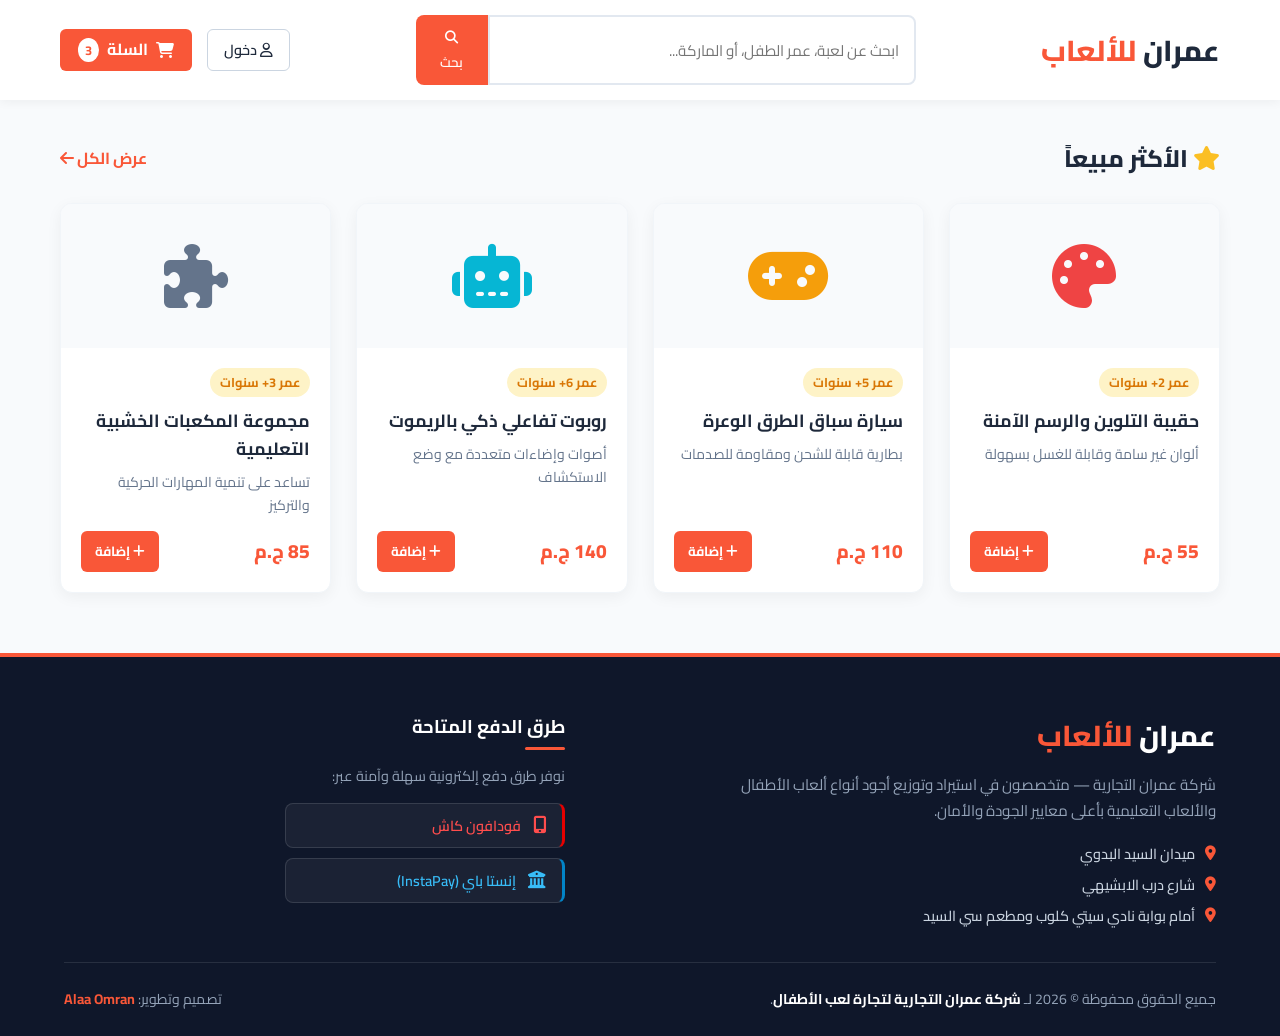
==== commit ba8bc95a: "Update index.html" ====
--- a/index.html
+++ b/index.html
@@ -1,272 +1,149 @@
 <!DOCTYPE html>
 <html lang="ar" dir="rtl">
 <head>
-  <meta charset="UTF-8">
-  <meta name="viewport" content="width=device-width, initial-scale=1.0">
-  <title>شركة عمران التجارية | متجر ألعاب الأطفال</title>
-  
-  <!-- Bootstrap 4 CSS -->
-  <link rel="stylesheet" href="https://cdn.jsdelivr.net/npm/bootstrap@4.6.2/dist/css/bootstrap.min.css">
-  
-  <!-- FontAwesome للإيقونات -->
-  <link rel="stylesheet" href="https://cdnjs.cloudflare.com/ajax/libs/font-awesome/5.15.4/css/all.min.css">
-  
-  <!-- ملف التنسيقات الخاص بنا -->
-  <link rel="stylesheet" href="style.css">
+    <meta charset="UTF-8">
+    <meta name="viewport" content="width=device-width, initial-scale=1.0">
+    <meta name="description" content="شركة عمران التجارية - متخصصون في ألعاب الأطفال والألعاب التعليمية في طنطا.">
+    <title>عمران للألعاب | شركة عمران التجارية</title>
+    
+    <link rel="preconnect" href="https://fonts.googleapis.com">
+    <link rel="preconnect" href="https://fonts.gstatic.com" crossorigin>
+    <link href="https://fonts.googleapis.com/css2?family=Cairo:wght@400;600;700;800&display=swap" rel="stylesheet">
+    <link rel="stylesheet" href="https://cdnjs.cloudflare.com/ajax/libs/font-awesome/6.4.0/css/all.min.css">
+    <link rel="stylesheet" href="style.css">
 </head>
 <body>
 
-  <!-- 1. شريط الإعلانات العلوي -->
-  <div class="top-navbar py-2">
-    <div class="container d-flex justify-content-between align-items-center">
-      <div>
-        <i class="fas fa-truck ml-2"></i> شحن سريع لكافة المناطق | التوصيل مجاني للطلبات فوق 200 ر.س
-      </div>
-      <div>
-        <a href="#" class="text-white ml-3"><i class="fas fa-phone-alt ml-1"></i> خدمة العملاء</a>
-        <a href="#" class="text-white"><i class="fas fa-globe ml-1"></i> العربية</a>
-      </div>
-    </div>
-  </div>
+    <header class="main-header">
+        <div class="header-container">
+            <a href="index.html" class="logo">
+                <h1>عمران <span>للألعاب</span></h1>
+            </a>
 
-  <!-- 2. الهيدر الرئيسي (اللوجو والبحث والسلة) -->
-  <header class="main-header sticky-top">
-    <div class="container">
-      <div class="row align-items-center">
-        <!-- الشعار -->
-        <div class="col-6 col-md-3">
-          <a href="#" class="brand-logo">
-            عمران <span>للالعاب</span>
-          </a>
+            <div class="search-bar">
+                <input type="text" placeholder="ابحث عن لعبة، عمر الطفل، أو الماركة..." aria-label="بحث">
+                <button type="button"><i class="fas fa-search"></i> بحث</button>
+            </div>
+
+            <div class="user-actions">
+                <a href="#" class="btn-login"><i class="far fa-user"></i> دخول</a>
+                <a href="cart.html" class="btn-cart">
+                    <i class="fas fa-shopping-cart"></i> السلة
+                    <span class="cart-count">3</span>
+                </a>
+            </div>
         </div>
-        
-        <!-- شريط البحث -->
-        <div class="col-12 col-md-6 my-2 my-md-0 order-3 order-md-2">
-          <div class="input-group">
-            <input type="text" class="form-control" placeholder="ابحث عن لعبة، عمر الطفل، أو الماركة...">
-            <div class="input-group-append">
-              <button class="btn btn-primary-custom" type="button">
-                <i class="fas fa-search"></i> بحث
-              </button>
-            </div>
-          </div>
+    </header>
+
+    <main class="products-container" id="products">
+        <div class="section-header">
+            <h2><i class="fas fa-star" style="color: #fbbf24;"></i> الأكثر مبيعاً</h2>
+            <a href="#" class="view-all">عرض الكل <i class="fas fa-arrow-left"></i></a>
         </div>
 
-        <!-- أزرار الدخول والسلة -->
-        <div class="col-6 col-md-3 text-left order-2 order-md-3">
-          <a href="#" class="btn btn-outline-secondary btn-sm ml-2">
-            <i class="far fa-user"></i> دخول
-          </a>
-          <a href="#" class="btn btn-primary-custom btn-sm">
-            <i class="fas fa-shopping-cart"></i> السلة <span class="badge badge-light">3</span>
-          </a>
+        <div class="products-grid">
+            <div class="product-card">
+                <div class="product-img">
+                    <i class="fas fa-palette fa-4x" style="color: #ef4444;"></i>
+                </div>
+                <div class="product-info">
+                    <span class="age-tag">عمر 2+ سنوات</span>
+                    <h3>حقيبة التلوين والرسم الآمنة</h3>
+                    <p class="desc">ألوان غير سامة وقابلة للغسل بسهولة</p>
+                    <div class="price-row">
+                        <span class="price">55 ج.م</span>
+                        <button class="add-cart-btn"><i class="fas fa-plus"></i> إضافة</button>
+                    </div>
+                </div>
+            </div>
+
+            <div class="product-card">
+                <div class="product-img">
+                    <i class="fas fa-gamepad fa-4x" style="color: #f59e0b;"></i>
+                </div>
+                <div class="product-info">
+                    <span class="age-tag">عمر 5+ سنوات</span>
+                    <h3>سيارة سباق الطرق الوعرة</h3>
+                    <p class="desc">بطارية قابلة للشحن ومقاومة للصدمات</p>
+                    <div class="price-row">
+                        <span class="price">110 ج.م</span>
+                        <button class="add-cart-btn"><i class="fas fa-plus"></i> إضافة</button>
+                    </div>
+                </div>
+            </div>
+
+            <div class="product-card">
+                <div class="product-img">
+                    <i class="fas fa-robot fa-4x" style="color: #06b6d4;"></i>
+                </div>
+                <div class="product-info">
+                    <span class="age-tag">عمر 6+ سنوات</span>
+                    <h3>روبوت تفاعلي ذكي بالريموت</h3>
+                    <p class="desc">أصوات وإضاءات متعددة مع وضع الاستكشاف</p>
+                    <div class="price-row">
+                        <span class="price">140 ج.م</span>
+                        <button class="add-cart-btn"><i class="fas fa-plus"></i> إضافة</button>
+                    </div>
+                </div>
+            </div>
+
+            <div class="product-card">
+                <div class="product-img">
+                    <i class="fas fa-puzzle-piece fa-4x" style="color: #64748b;"></i>
+                </div>
+                <div class="product-info">
+                    <span class="age-tag">عمر 3+ سنوات</span>
+                    <h3>مجموعة المكعبات الخشبية التعليمية</h3>
+                    <p class="desc">تساعد على تنمية المهارات الحركية والتركيز</p>
+                    <div class="price-row">
+                        <span class="price">85 ج.م</span>
+                        <button class="add-cart-btn"><i class="fas fa-plus"></i> إضافة</button>
+                    </div>
+                </div>
+            </div>
         </div>
-      </div>
-    </div>
-  </header>
+    </main>
 
-  <!-- 3. قائمة التصفح -->
-  <nav class="navbar navbar-expand-lg navbar-light bg-white border-bottom py-1">
-    <div class="container">
-      <button class="navbar-toggler" type="button" data-toggle="collapse" data-target="#mainNav">
-        <span class="navbar-toggler-icon"></span>
-      </button>
-      <div class="collapse navbar-collapse" id="mainNav">
-        <ul class="navbar-nav right-auto">
-          <li class="nav-item active"><a class="nav-link font-weight-bold" href="#">الرئيسية</a></li>
-          <li class="nav-item"><a class="nav-link" href="#">ألعاب تعليمية وذكاء</a></li>
-          <li class="nav-item"><a class="nav-link" href="#">سيارات ومجسمات</a></li>
-          <li class="nav-item"><a class="nav-link" href="#">دمى وعرائس</a></li>
-          <li class="nav-item"><a class="nav-link" href="#">ألعاب خارجية وتركيبات</a></li>
-          <li class="nav-item"><a class="nav-link text-danger font-weight-bold" href="#">العروض والتخفيضات %</a></li>
-        </ul>
-      </div>
-    </div>
-  </nav>
+    <footer class="main-footer">
+        <div class="footer-container">
+            <div class="footer-grid">
+                <div class="footer-col brand-col">
+                    <h3 class="footer-logo">عمران <span>للألعاب</span></h3>
+                    <p class="brand-desc">
+                        شركة عمران التجارية — متخصصون في استيراد وتوزيع أجود أنواع ألعاب الأطفال والألعاب التعليمية بأعلى معايير الجودة والأمان.
+                    </p>
+                    <div class="contact-info">
+                        <p style="margin-bottom: 8px;"><i class="fas fa-map-marker-alt"></i> ميدان السيد البدوي</p>
+                        <p style="margin-bottom: 8px;"><i class="fas fa-map-marker-alt"></i> شارع درب الابشيهي</p>
+                        <p><i class="fas fa-map-marker-alt"></i> أمام بوابة نادي سيتي كلوب ومطعم سي السيد</p>
+                    </div>
+                </div>
 
-  <!-- 4. البانر الرئيسي (Hero Banner) -->
-  <section class="py-4">
-    <div class="container">
-      <div class="jumbotron bg-white border rounded p-4 p-md-5 d-flex align-items-center justify-content-between">
-        <div>
-          <span class="badge-tag mb-2 d-inline-block">تشكيلة الموسم الجديد</span>
-          <h1 class="display-4 font-weight-bold text-dark">عالم من المرح والتعلم لطفلك!</h1>
-          <p class="lead text-muted">اكتشف أفضل ألعاب الأطفال الآمنة والتعليمية المقترحة من خبراء التربية بأسعار تجارية منافسة.</p>
-          <a class="btn btn-primary-custom btn-lg mt-3" href="#" role="button">تسوق العروض الآن</a>
+                <div class="footer-col payment-col">
+                    <h4 class="col-title">طرق الدفع المتاحة</h4>
+                    <p class="payment-note">نوفر طرق دفع إلكترونية سهلة وآمنة عبر:</p>
+                    <div class="payment-badges">
+                        <div class="badge vodafone-badge">
+                            <i class="fas fa-mobile-alt"></i> فودافون كاش
+                        </div>
+                        <div class="badge instapay-badge">
+                            <i class="fas fa-university"></i> إنستا باي (InstaPay)
+                        </div>
+                    </div>
+                </div>
+            </div>
+
+            <div class="footer-bottom">
+                <div class="copyright">
+                    جميع الحقوق محفوظة © 2026 لـ <strong>شركة عمران التجارية لتجارة لعب الأطفال</strong>.
+                </div>
+                <div class="designer-credit">
+                    تصميم وتطوير: <span>Alaa Omran</span>
+                </div>
+            </div>
         </div>
-        <div class="d-none d-md-block text-center">
-          <i class="fas fa-cubes fa-10x" style="color: var(--primary-color); opacity: 0.8;"></i>
-        </div>
-      </div>
-    </div>
-  </section>
+    </footer>
 
-  <!-- 5. أقسام التصنيفات -->
-  <section class="py-3">
-    <div class="container">
-      <h4 class="font-weight-bold mb-4"><i class="fas fa-th-large text-warning ml-2"></i>تسوق حسب التصنيف</h4>
-      <div class="row">
-        <div class="col-6 col-md-3 mb-3">
-          <div class="category-card">
-            <i class="fas fa-brain fa-3x text-primary mb-3"></i>
-            <h6>ألعاب الذكاء والمنتسوري</h6>
-          </div>
-        </div>
-        <div class="col-6 col-md-3 mb-3">
-          <div class="category-card">
-            <i class="fas fa-car fa-3x text-success mb-3"></i>
-            <h6>السيارات والريموت</h6>
-          </div>
-        </div>
-        <div class="col-6 col-md-3 mb-3">
-          <div class="category-card">
-            <i class="fas fa-shapes fa-3x text-danger mb-3"></i>
-            <h6>المكعبات والتركيبات</h6>
-          </div>
-        </div>
-        <div class="col-6 col-md-3 mb-3">
-          <div class="category-card">
-            <i class="fas fa-child fa-3x text-warning mb-3"></i>
-            <h6>ألعاب الحركة والحدائق</h6>
-          </div>
-        </div>
-      </div>
-    </div>
-  </section>
-
-  <!-- 6. المنتجات الأكثر مبيعاً -->
-  <section class="py-4">
-    <div class="container">
-      <div class="d-flex justify-content-between align-items-center mb-4">
-        <h4 class="font-weight-bold mb-0"><i class="fas fa-star text-warning ml-2"></i>الأكثر مبيعاً</h4>
-        <a href="#" class="text-primary font-weight-bold">عرض الكل <i class="fas fa-arrow-left mr-1"></i></a>
-      </div>
-
-      <div class="row">
-        <!-- منتج 1 -->
-        <div class="col-6 col-md-3 mb-4">
-          <div class="card-product p-3 d-flex flex-column justify-content-between">
-            <div>
-              <div class="text-center py-4 bg-light rounded mb-3">
-                <i class="fas fa-puzzle-piece fa-4x text-secondary"></i>
-              </div>
-              <span class="badge-tag">عمر +3 سنوات</span>
-              <h6 class="mt-2 font-weight-bold text-dark">مجموعة المكعبات الخشبية التعليمية</h6>
-              <p class="small text-muted mb-2">تساعد على تنمية المهارات الحركية والتركيز</p>
-            </div>
-            <div>
-              <div class="d-flex justify-content-between align-items-center mt-3">
-                <span class="product-price">85 ر.س</span>
-                <button class="btn btn-primary-custom btn-sm"><i class="fas fa-plus"></i> إضافة</button>
-              </div>
-            </div>
-          </div>
-        </div>
-
-        <!-- منتج 2 -->
-        <div class="col-6 col-md-3 mb-4">
-          <div class="card-product p-3 d-flex flex-column justify-content-between">
-            <div>
-              <div class="text-center py-4 bg-light rounded mb-3">
-                <i class="fas fa-robot fa-4x text-info"></i>
-              </div>
-              <span class="badge-tag">عمر +6 سنوات</span>
-              <h6 class="mt-2 font-weight-bold text-dark">روبوت تفاعلي ذكي بالريموت</h6>
-              <p class="small text-muted mb-2">أصوات وإضاءات متعددة مع وضع الاستكشاف</p>
-            </div>
-            <div>
-              <div class="d-flex justify-content-between align-items-center mt-3">
-                <span class="product-price">140 ر.س</span>
-                <button class="btn btn-primary-custom btn-sm"><i class="fas fa-plus"></i> إضافة</button>
-              </div>
-            </div>
-          </div>
-        </div>
-
-        <!-- منتج 3 -->
-        <div class="col-6 col-md-3 mb-4">
-          <div class="card-product p-3 d-flex flex-column justify-content-between">
-            <div>
-              <div class="text-center py-4 bg-light rounded mb-3">
-                <i class="fas fa-gamepad fa-4x text-warning"></i>
-              </div>
-              <span class="badge-tag">عمر +5 سنوات</span>
-              <h6 class="mt-2 font-weight-bold text-dark">سيارة سباق الطرق الوعرة</h6>
-              <p class="small text-muted mb-2">بطارية قابلة للشحن ومقاومة للصدمات</p>
-            </div>
-            <div>
-              <div class="d-flex justify-content-between align-items-center mt-3">
-                <span class="product-price">110 ر.س</span>
-                <button class="btn btn-primary-custom btn-sm"><i class="fas fa-plus"></i> إضافة</button>
-              </div>
-            </div>
-          </div>
-        </div>
-
-        <!-- منتج 4 -->
-        <div class="col-6 col-md-3 mb-4">
-          <div class="card-product p-3 d-flex flex-column justify-content-between">
-            <div>
-              <div class="text-center py-4 bg-light rounded mb-3">
-                <i class="fas fa-palette fa-4x text-danger"></i>
-              </div>
-              <span class="badge-tag">عمر +2 سنوات</span>
-              <h6 class="mt-2 font-weight-bold text-dark">حقيبة التلوين والرسم الآمنة</h6>
-              <p class="small text-muted mb-2">ألوان غير سامة وقابلة للغسل بسهولة</p>
-            </div>
-            <div>
-              <div class="d-flex justify-content-between align-items-center mt-3">
-                <span class="product-price">55 ر.س</span>
-                <button class="btn btn-primary-custom btn-sm"><i class="fas fa-plus"></i> إضافة</button>
-              </div>
-            </div>
-          </div>
-        </div>
-
-      </div>
-    </div>
-  </section>
-
-  <!-- 7. الفوتر (تذييل الصفحة) -->
-  <footer class="footer-section pt-5 pb-3 mt-5">
-    <div class="container">
-      <div class="row">
-        <div class="col-md-4 mb-4">
-          <h5 class="font-weight-bold text-warning">شركة عمران التجارية</h5>
-          <p class="small text-light">شركة متخصصة في استيراد وتوزيع أجود أنواع لعب الأطفال الآمنة والتعليمية بأفضل معايير الجودة العالمية.</p>
-        </div>
-        <div class="col-md-2 mb-4">
-          <h6>روابط سريعة</h6>
-          <ul class="list-unstyled small">
-            <li><a href="#" class="text-white-50">من نحن</a></li>
-            <li><a href="#" class="text-white-50">سياسة الشحن</a></li>
-            <li><a href="#" class="text-white-50">الاسترجاع والاستبدال</a></li>
-            <li><a href="#" class="text-white-50">تواصل معنا</a></li>
-          </ul>
-        </div>
-        <div class="col-md-3 mb-4">
-          <h6>خدمة العملاء</h6>
-          <p class="small text-white-50 mb-1"><i class="fas fa-envelope ml-1"></i> info@omran-toys.com</p>
-          <p class="small text-white-50"><i class="fas fa-phone ml-1"></i> +966 9200 00000</p>
-        </div>
-        <div class="col-md-3 mb-4">
-          <h6>وسائل الدفع المتاحة</h6>
-          <div class="d-flex gap-2 text-white-50 fa-2x">
-            <i class="fab fa-cc-visa ml-2"></i>
-            <i class="fab fa-cc-mastercard ml-2"></i>
-            <i class="fab fa-cc-apple-pay"></i>
-          </div>
-        </div>
-      </div>
-      <hr class="border-secondary">
-      <div class="text-center small text-white-50">
-        جميع الحقوق محفوظة © 2026 لـ شركة عمران التجارية لتجارة لعب الأطفال.
-      </div>
-    </div>
-  </footer>
-
-  <!-- مكتبات جافا سكريبت الأساسية -->
-  <script src="https://code.jquery.com/jquery-3.5.1.min.js"></script>
-  <script src="https://cdn.jsdelivr.net/npm/bootstrap@4.6.2/dist/js/bootstrap.bundle.min.js"></script>
+    <script src="script.js"></script>
 </body>
-</html>+</html>
--- a/style.css
+++ b/style.css
@@ -1,585 +1,386 @@
-/* ==========================================================================
-   شركة عمران التجارية لتجارة لعب الأطفال - Omran Toys Store
-   الملف: style.css (النظام الموحد للتنسيقات - Plain CSS)
-   الإصدار: 2.0 الاحترافي المتكامل
-   ========================================================================== */
-
-/* --------------------------------------------------------------------------
-   1. متغيرات الهوية البصرية والنظام التصميمي (CSS Custom Properties)
-   -------------------------------------------------------------------------- */
-:root {
-  /* ألوان الهوية الرئيسية */
-  --primary-color: #ff6a00;         /* برتقالي أساسي جاذب للأطفال والحيوية */
-  --primary-hover: #e05d00;         /* برتقالي داكن للتمرير */
-  --primary-light: #fff0e5;         /* خلفية برتقالية ناعمة جداً */
-  --primary-glow: rgba(255, 106, 0, 0.25);
-
-  --secondary-color: #12225b;       /* كحلي دبلوماتيكي للثقة والأمان التجاري */
-  --secondary-hover: #0c1842;       /* كحلي داكن للتمرير */
-  --secondary-light: #1d3380;       /* كحلي فاتح للعناصر الثانوية */
-
-  /* ألوان مساعدة ودرجات التنبيه */
-  --accent-yellow: #ffb800;        /* أصفر للتقييمات والنجوم */
-  --accent-green: #28a745;         /* أخضر للمتوفر في المخزون والتخفيضات */
-  --accent-red: #dc3545;           /* أحمر للخصومات والتنبيهات */
-
-  /* الألوان المحايدة والخلفيات */
-  --bg-body: #f8f9fa;              /* خلفية المتجر العامة */
-  --bg-card: #ffffff;              /* خلفية البطاقات والكروت */
-  --bg-muted: #f1f3f5;             /* خلفية فرعية ناعمة */
-  
-  --text-main: #1f2937;            /* لون النصوص الرئيسية */
-  --text-muted: #6b7280;           /* لون النصوص الثانوية */
-  --text-light: #9ca3af;           /* لون النصوص الخفيفة */
-  --border-color: #e5e7eb;         /* لون الحدود الافتراضي */
-  --border-hover: #cbd5e1;         /* لون الحدود عند التمرير */
-
-  /* الظلال (Shadows) */
-  --shadow-sm: 0 2px 4px rgba(18, 34, 91, 0.04);
-  --shadow-md: 0 4px 12px rgba(18, 34, 91, 0.08);
-  --shadow-lg: 0 10px 25px rgba(18, 34, 91, 0.12);
-  --shadow-hover: 0 12px 28px rgba(255, 106, 0, 0.15);
-
-  /* حواف وسماكات العنصر (Border Radius) */
-  --radius-sm: 6px;
-  --radius-md: 10px;
-  --radius-lg: 16px;
-  --radius-pill: 50px;
-
-  /* السرعة والحركة (Transitions) */
-  --transition-fast: all 0.2s cubic-bezier(0.4, 0, 0.2, 1);
-  --transition-base: all 0.3s cubic-bezier(0.4, 0, 0.2, 1);
-}
-
-/* --------------------------------------------------------------------------
-   2. الإعدادات العامة والتهيئة (Global Resets & Base Styles)
-   -------------------------------------------------------------------------- */
+/* ================= GLOBAL STYLES ================= */
 * {
-  box-sizing: border-box;
-}
-
-html {
-  scroll-behavior: smooth;
+    box-sizing: border-box;
+    margin: 0;
+    padding: 0;
 }
 
 body {
-  font-family: 'Inter', system-ui, -apple-system, "Segoe UI", Roboto, "Helvetica Neue", Arial, sans-serif;
-  background-color: var(--bg-body);
-  color: var(--text-main);
-  direction: rtl;
-  text-align: right;
-  line-height: 1.6;
-  margin: 0;
-  padding: 0;
-}
-
-/* تحسين شريط التمرير */
-::-webkit-scrollbar {
-  width: 8px;
-}
-::-webkit-scrollbar-track {
-  background: var(--bg-body);
-}
-::-webkit-scrollbar-thumb {
-  background: #cbd5e1;
-  border-radius: 4px;
-}
-::-webkit-scrollbar-thumb:hover {
-  background: var(--primary-color);
+    font-family: 'Cairo', sans-serif;
+    background-color: #f8fafc;
+    color: #1e293b;
+    direction: rtl;
+    line-height: 1.6;
 }
 
 a {
-  color: var(--secondary-color);
-  text-decoration: none;
-  transition: var(--transition-fast);
-}
-a:hover {
-  color: var(--primary-color);
-  text-decoration: none;
-}
-
-/* --------------------------------------------------------------------------
-   3. الهيدر وشريط التصفح (Header & Navigation)
-   -------------------------------------------------------------------------- */
-
-/* الشريط العلوي الشرفي */
-.top-navbar {
-  background-color: var(--secondary-color);
-  color: #ffffff;
-  font-size: 0.85rem;
-  border-bottom: 1px solid rgba(255, 255, 255, 0.1);
-}
-.top-navbar a {
-  color: rgba(255, 255, 255, 0.85);
-}
-.top-navbar a:hover {
-  color: #ffffff;
-}
-
-/* الهيدر الرئيسي الثابت */
+    text-decoration: none;
+    color: inherit;
+}
+
+/* ================= HEADER STYLES ================= */
 .main-header {
-  background: var(--bg-card);
-  border-bottom: 1px solid var(--border-color);
-  padding: 14px 0;
-  box-shadow: var(--shadow-sm);
-  z-index: 1030;
-}
-
-/* شعار الشركة */
-.brand-logo {
-  font-weight: 800;
-  font-size: 1.7rem;
-  color: var(--secondary-color);
-  display: inline-flex;
-  align-items: center;
-  gap: 6px;
-  letter-spacing: -0.5px;
-}
-.brand-logo span {
-  color: var(--primary-color);
-}
-.brand-logo i {
-  color: var(--primary-color);
-  font-size: 1.5rem;
-}
-
-/* شريط البحث الاحترافي */
-.search-input-group {
-  position: relative;
-  display: flex;
-  width: 100%;
-}
-.search-input-group .form-control {
-  border-radius: var(--radius-md);
-  border: 2px solid var(--border-color);
-  padding-left: 100px;
-  padding-right: 18px;
-  height: 46px;
-  font-size: 0.95rem;
-  transition: var(--transition-fast);
-  background-color: var(--bg-muted);
-}
-.search-input-group .form-control:focus {
-  background-color: #ffffff;
-  border-color: var(--primary-color);
-  box-shadow: 0 0 0 4px var(--primary-glow);
-  outline: none;
-}
-.search-input-group .btn-search {
-  position: absolute;
-  left: 4px;
-  top: 4px;
-  bottom: 4px;
-  border-radius: var(--radius-sm);
-  padding: 0 20px;
-  background-color: var(--primary-color);
-  color: #ffffff;
-  border: none;
-  font-weight: 600;
-  transition: var(--transition-fast);
-}
-.search-input-group .btn-search:hover {
-  background-color: var(--primary-hover);
-}
-
-/* القائمة الرئيسية */
-.navbar-main {
-  background-color: #ffffff;
-  border-bottom: 1px solid var(--border-color);
-  padding: 0;
-}
-.navbar-main .nav-link {
-  color: var(--text-main);
-  font-weight: 600;
-  padding: 12px 18px !important;
-  font-size: 0.95rem;
-  position: relative;
-  transition: var(--transition-fast);
-}
-.navbar-main .nav-link:hover,
-.navbar-main .nav-item.active .nav-link {
-  color: var(--primary-color);
-}
-.navbar-main .nav-link::after {
-  content: '';
-  position: absolute;
-  bottom: 0;
-  right: 50%;
-  width: 0;
-  height: 3px;
-  background-color: var(--primary-color);
-  transition: var(--transition-fast);
-  transform: translateX(50%);
-  border-radius: 3px 3px 0 0;
-}
-.navbar-main .nav-link:hover::after,
-.navbar-main .nav-item.active .nav-link::after {
-  width: 80%;
-}
-
-/* --------------------------------------------------------------------------
-   4. الأزرار والشارات (Buttons & Badges)
-   -------------------------------------------------------------------------- */
-.btn-primary-custom {
-  background-color: var(--primary-color);
-  border-color: var(--primary-color);
-  color: #ffffff;
-  font-weight: 600;
-  border-radius: var(--radius-md);
-  padding: 9px 20px;
-  transition: var(--transition-fast);
-  box-shadow: 0 3px 8px rgba(255, 106, 0, 0.2);
-}
-.btn-primary-custom:hover {
-  background-color: var(--primary-hover);
-  border-color: var(--primary-hover);
-  color: #ffffff;
-  transform: translateY(-1px);
-  box-shadow: 0 5px 12px rgba(255, 106, 0, 0.3);
-}
-
-.btn-secondary-custom {
-  background-color: var(--secondary-color);
-  border-color: var(--secondary-color);
-  color: #ffffff;
-  font-weight: 600;
-  border-radius: var(--radius-md);
-  padding: 9px 20px;
-  transition: var(--transition-fast);
-}
-.btn-secondary-custom:hover {
-  background-color: var(--secondary-hover);
-  border-color: var(--secondary-hover);
-  color: #ffffff;
-}
-
-/* الشارات التوضيحية */
-.badge-tag {
-  background-color: var(--primary-light);
-  color: var(--primary-color);
-  font-weight: 700;
-  padding: 5px 12px;
-  border-radius: var(--radius-pill);
-  font-size: 0.78rem;
-  display: inline-block;
-}
-
-.badge-discount {
-  background-color: var(--accent-red);
-  color: #ffffff;
-  font-weight: 700;
-  padding: 4px 10px;
-  border-radius: var(--radius-sm);
-  font-size: 0.75rem;
-}
-
-/* --------------------------------------------------------------------------
-   5. قسم البانر الرئيسي (Hero Section)
-   -------------------------------------------------------------------------- */
-.hero-card {
-  background: linear-gradient(135deg, #ffffff 0%, var(--primary-light) 100%);
-  border: 1px solid rgba(255, 106, 0, 0.15);
-  border-radius: var(--radius-lg);
-  padding: 40px;
-  position: relative;
-  overflow: hidden;
-  box-shadow: var(--shadow-md);
-}
-.hero-card h1 {
-  color: var(--secondary-color);
-  font-weight: 800;
-  line-height: 1.25;
-}
-.hero-icon-bg {
-  color: var(--primary-color);
-  opacity: 0.12;
-  position: absolute;
-  left: -20px;
-  bottom: -20px;
-  transform: rotate(-15deg);
-}
-
-/* --------------------------------------------------------------------------
-   6. كروت التصنيفات (Category Cards)
-   -------------------------------------------------------------------------- */
-.category-card {
-  background: var(--bg-card);
-  border-radius: var(--radius-md);
-  padding: 24px 16px;
-  text-align: center;
-  border: 1px solid var(--border-color);
-  transition: var(--transition-base);
-  cursor: pointer;
-  height: 100%;
-  box-shadow: var(--shadow-sm);
-}
-.category-card i {
-  transition: var(--transition-fast);
-}
-.category-card:hover {
-  border-color: var(--primary-color);
-  background-color: var(--primary-light);
-  transform: translateY(-4px);
-  box-shadow: var(--shadow-md);
-}
-.category-card:hover i {
-  transform: scale(1.15);
-}
-.category-card h6 {
-  font-weight: 700;
-  color: var(--secondary-color);
-  margin-top: 12px;
-  margin-bottom: 0;
-}
-
-/* --------------------------------------------------------------------------
-   7. بطاقات المنتجات (Product Cards)
-   -------------------------------------------------------------------------- */
-.card-product {
-  background: var(--bg-card);
-  border: 1px solid var(--border-color);
-  border-radius: var(--radius-lg);
-  transition: var(--transition-base);
-  overflow: hidden;
-  height: 100%;
-  display: flex;
-  flex-direction: column;
-  justify-content: space-between;
-  position: relative;
-}
-.card-product:hover {
-  transform: translateY(-6px);
-  border-color: rgba(255, 106, 0, 0.3);
-  box-shadow: var(--shadow-hover);
-}
-
-/* منطقة صورة المنتج */
-.product-img-wrapper {
-  background-color: var(--bg-muted);
-  border-radius: var(--radius-md);
-  padding: 30px 15px;
-  text-align: center;
-  position: relative;
-  overflow: hidden;
-  margin: 12px 12px 0 12px;
-}
-.product-img-wrapper i {
-  transition: var(--transition-fast);
-}
-.card-product:hover .product-img-wrapper i {
-  transform: scale(1.08);
-}
-
-/* زر المفضلة العلوي */
-.btn-wishlist {
-  position: absolute;
-  top: 10px;
-  left: 10px;
-  background: #ffffff;
-  border: 1px solid var(--border-color);
-  width: 34px;
-  height: 34px;
-  border-radius: 50%;
-  display: flex;
-  align-items: center;
-  justify-content: center;
-  color: var(--text-light);
-  cursor: pointer;
-  transition: var(--transition-fast);
-  box-shadow: var(--shadow-sm);
-}
-.btn-wishlist:hover {
-  color: var(--accent-red);
-  border-color: var(--accent-red);
-  background-color: #fff5f5;
-}
-
-/* تفاصيل السعر والعنوان */
-.product-title {
-  font-size: 0.98rem;
-  font-weight: 700;
-  color: var(--text-main);
-  line-height: 1.4;
-  margin-top: 10px;
-  margin-bottom: 6px;
-  display: -webkit-box;
-  -webkit-line-clamp: 2;
-  -webkit-box-orient: vertical;
-  overflow: hidden;
-}
-.product-price {
-  font-size: 1.25rem;
-  font-weight: 800;
-  color: var(--primary-color);
-}
-.product-old-price {
-  font-size: 0.88rem;
-  color: var(--text-light);
-  text-decoration: line-through;
-  margin-right: 6px;
-}
-
-/* --------------------------------------------------------------------------
-   8. صفحة تفاصيل المنتج (Product Details Page)
-   -------------------------------------------------------------------------- */
-.product-detail-img {
-  background-color: #ffffff;
-  border: 1px solid var(--border-color);
-  border-radius: var(--radius-lg);
-  padding: 50px 20px;
-  text-align: center;
-  box-shadow: var(--shadow-sm);
-}
-.product-detail-title {
-  font-size: 1.85rem;
-  font-weight: 800;
-  color: var(--secondary-color);
-}
-
-/* محدد الكمية */
-.qty-control {
-  display: inline-flex;
-  align-items: center;
-  border: 2px solid var(--border-color);
-  border-radius: var(--radius-md);
-  overflow: hidden;
-  background-color: #ffffff;
-}
-.qty-control .btn-qty {
-  background: var(--bg-muted);
-  border: none;
-  width: 38px;
-  height: 38px;
-  font-weight: 700;
-  color: var(--text-main);
-  cursor: pointer;
-  transition: var(--transition-fast);
-}
-.qty-control .btn-qty:hover {
-  background-color: var(--primary-color);
-  color: #ffffff;
-}
-.qty-control input {
-  width: 50px;
-  border: none;
-  text-align: center;
-  font-weight: 700;
-  font-size: 1rem;
-}
-.qty-control input:focus {
-  outline: none;
-}
-
-/* --------------------------------------------------------------------------
-   9. سلة التسوق وملخص الحساب (Cart & Checkout)
-   -------------------------------------------------------------------------- */
-.cart-table {
-  background: #ffffff;
-  border-radius: var(--radius-md);
-  overflow: hidden;
-}
-.cart-table th {
-  background-color: var(--bg-muted);
-  color: var(--secondary-color);
-  font-weight: 700;
-  border: none;
-  padding: 14px 16px;
-}
-.cart-table td {
-  vertical-align: middle;
-  padding: 16px;
-  border-top: 1px solid var(--border-color);
-}
-
-.summary-box {
-  background-color: #ffffff;
-  border: 1px solid var(--border-color);
-  border-radius: var(--radius-lg);
-  padding: 24px;
-  box-shadow: var(--shadow-sm);
-}
-.summary-item {
-  display: flex;
-  justify-content: space-between;
-  margin-bottom: 14px;
-  font-size: 0.95rem;
-  color: var(--text-muted);
-}
-.summary-item strong {
-  color: var(--text-main);
-}
-.summary-total {
-  font-size: 1.3rem;
-  font-weight: 800;
-  color: var(--primary-color);
-  border-top: 2px dashed var(--border-color);
-  padding-top: 16px;
-  margin-top: 16px;
-}
-
-/* --------------------------------------------------------------------------
-   10. الفوتر وتذييل الصفحة (Footer)
-   -------------------------------------------------------------------------- */
-.footer-section {
-  background-color: var(--secondary-color);
-  color: #ffffff;
-  padding-top: 50px;
-  padding-bottom: 20px;
-  margin-top: 60px;
-  border-top: 4px solid var(--primary-color);
-}
-.footer-section h5, 
-.footer-section h6 {
-  color: #ffffff;
-  font-weight: 700;
-  margin-bottom: 20px;
-}
-.footer-section a {
-  color: rgba(255, 255, 255, 0.7);
-  display: inline-block;
-  margin-bottom: 8px;
-}
-.footer-section a:hover {
-  color: var(--primary-color);
-  transform: translateX(-4px);
-}
+    background-color: #ffffff;
+    box-shadow: 0 2px 10px rgba(0,0,0,0.05);
+    position: sticky;
+    top: 0;
+    z-index: 100;
+}
+
+.header-container {
+    max-width: 1200px;
+    margin: 0 auto;
+    padding: 15px 20px;
+    display: flex;
+    align-items: center;
+    justify-content: space-between;
+    gap: 20px;
+    flex-wrap: wrap;
+}
+
+.logo h1 {
+    font-size: 1.8rem;
+    font-weight: 800;
+    color: #1e293b;
+}
+
+.logo h1 span {
+    color: #f95738;
+}
+
+.search-bar {
+    display: flex;
+    flex: 1;
+    max-width: 500px;
+}
+
+.search-bar input {
+    width: 100%;
+    padding: 10px 15px;
+    border: 2px solid #e2e8f0;
+    border-radius: 0 8px 8px 0;
+    font-family: inherit;
+    font-size: 0.95rem;
+    outline: none;
+}
+
+.search-bar input:focus {
+    border-color: #f95738;
+}
+
+.search-bar button {
+    background-color: #f95738;
+    color: white;
+    border: none;
+    padding: 10px 20px;
+    border-radius: 8px 0 0 8px;
+    cursor: pointer;
+    font-family: inherit;
+    font-weight: 600;
+    transition: background 0.3s;
+}
+
+.search-bar button:hover {
+    background-color: #e04324;
+}
+
+.user-actions {
+    display: flex;
+    align-items: center;
+    gap: 15px;
+}
+
+.btn-login {
+    padding: 8px 16px;
+    border: 1px solid #cbd5e1;
+    border-radius: 6px;
+    font-weight: 600;
+    font-size: 0.9rem;
+}
+
+.btn-cart {
+    background-color: #f95738;
+    color: white;
+    padding: 8px 18px;
+    border-radius: 6px;
+    font-weight: 700;
+    display: flex;
+    align-items: center;
+    gap: 8px;
+}
+
+.cart-count {
+    background-color: #ffffff;
+    color: #f95738;
+    border-radius: 50%;
+    padding: 2px 7px;
+    font-size: 0.8rem;
+}
+
+/* ================= MAIN PRODUCTS ================= */
+.products-container {
+    max-width: 1200px;
+    margin: 40px auto;
+    padding: 0 20px;
+}
+
+.section-header {
+    display: flex;
+    justify-content: space-between;
+    align-items: center;
+    margin-bottom: 25px;
+}
+
+.section-header h2 {
+    font-size: 1.5rem;
+    font-weight: 800;
+}
+
+.view-all {
+    color: #f95738;
+    font-weight: 700;
+}
+
+.products-grid {
+    display: grid;
+    grid-template-columns: repeat(auto-fill, minmax(240px, 1fr));
+    gap: 25px;
+}
+
+.product-card {
+    background: #ffffff;
+    border-radius: 12px;
+    overflow: hidden;
+    box-shadow: 0 4px 15px rgba(0,0,0,0.05);
+    transition: transform 0.3s, box-shadow 0.3s;
+    border: 1px solid #f1f5f9;
+    display: flex;
+    flex-direction: column;
+}
+
+.product-card:hover {
+    transform: translateY(-5px);
+    box-shadow: 0 8px 25px rgba(0,0,0,0.1);
+}
+
+.product-img {
+    background-color: #f8fafc;
+    padding: 40px 20px;
+    text-align: center;
+}
+
+.product-info {
+    padding: 20px;
+    display: flex;
+    flex-direction: column;
+    flex: 1;
+}
+
+.age-tag {
+    background-color: #fef3c7;
+    color: #d97706;
+    font-size: 0.8rem;
+    font-weight: 700;
+    padding: 4px 10px;
+    border-radius: 20px;
+    width: fit-content;
+    margin-bottom: 10px;
+}
+
+.product-info h3 {
+    font-size: 1.1rem;
+    margin-bottom: 8px;
+    font-weight: 700;
+}
+
+.product-info .desc {
+    font-size: 0.88rem;
+    color: #64748b;
+    margin-bottom: 15px;
+    flex: 1;
+}
+
+.price-row {
+    display: flex;
+    justify-content: space-between;
+    align-items: center;
+    margin-top: auto;
+}
+
+.price {
+    font-size: 1.2rem;
+    font-weight: 800;
+    color: #f95738;
+}
+
+.add-cart-btn {
+    background-color: #f95738;
+    color: white;
+    border: none;
+    padding: 8px 14px;
+    border-radius: 6px;
+    cursor: pointer;
+    font-family: inherit;
+    font-weight: 700;
+    transition: background 0.2s;
+}
+
+.add-cart-btn:hover {
+    background-color: #e04324;
+}
+
+/* ================= FOOTER STYLES ================= */
+.main-footer {
+    background-color: #0f172a;
+    color: #f8fafc;
+    padding: 55px 0 25px 0;
+    border-top: 4px solid #f95738;
+    margin-top: 60px;
+}
+
+.footer-container {
+    max-width: 1200px;
+    margin: 0 auto;
+    padding: 0 24px;
+}
+
+.footer-grid {
+    display: grid;
+    grid-template-columns: 1.2fr 1fr;
+    gap: 50px;
+    padding-bottom: 35px;
+    border-bottom: 1px solid rgba(255, 255, 255, 0.1);
+    align-items: start;
+}
+
+.footer-logo {
+    font-size: 1.8rem;
+    font-weight: 800;
+    color: #ffffff;
+    margin-bottom: 14px;
+}
+
+.footer-logo span {
+    color: #f95738;
+}
+
+.brand-desc {
+    font-size: 0.95rem;
+    line-height: 1.7;
+    color: #94a3b8;
+    margin-bottom: 18px;
+    max-width: 500px;
+}
+
+.contact-info p {
+    font-size: 0.9rem;
+    color: #cbd5e1;
+    display: flex;
+    align-items: center;
+    gap: 10px;
+    font-weight: 500;
+}
+
+.contact-info i {
+    color: #f95738;
+}
+
+.col-title {
+    color: #ffffff;
+    font-size: 1.15rem;
+    font-weight: 700;
+    margin-bottom: 14px;
+    position: relative;
+    padding-bottom: 8px;
+}
+
+.col-title::after {
+    content: '';
+    position: absolute;
+    bottom: 0;
+    right: 0;
+    width: 40px;
+    height: 3px;
+    background-color: #f95738;
+    border-radius: 2px;
+}
+
+.payment-note {
+    font-size: 0.9rem;
+    color: #94a3b8;
+    margin-bottom: 16px;
+}
+
+.payment-badges {
+    display: flex;
+    flex-direction: column;
+    gap: 10px;
+    max-width: 280px;
+}
+
+.badge {
+    display: flex;
+    align-items: center;
+    gap: 12px;
+    padding: 10px 16px;
+    border-radius: 8px;
+    font-size: 0.9rem;
+    font-weight: 600;
+    background: rgba(255, 255, 255, 0.05);
+    border: 1px solid rgba(255, 255, 255, 0.12);
+}
+
+.badge i {
+    font-size: 1.1rem;
+}
+
+.vodafone-badge {
+    color: #ff4d4d;
+    border-right: 3px solid #e60000;
+}
+
+.instapay-badge {
+    color: #38bdf8;
+    border-right: 3px solid #0284c7;
+}
+
 .footer-bottom {
-  border-top: 1px solid rgba(255, 255, 255, 0.1);
-  padding-top: 20px;
-  margin-top: 30px;
-  font-size: 0.85rem;
-  color: rgba(255, 255, 255, 0.6);
-}
-
-/* --------------------------------------------------------------------------
-   11. التجاوب مع مختلف الشاشات (Responsive Design)
-   -------------------------------------------------------------------------- */
-@media (max-width: 991.98px) {
-  .brand-logo {
-    font-size: 1.4rem;
-  }
-  .hero-card {
-    padding: 25px;
-  }
-  .hero-card h1 {
-    font-size: 2rem;
-  }
-}
-
-@media (max-width: 767.98px) {
-  .top-navbar {
-    font-size: 0.78rem;
-    text-align: center;
-  }
-  .top-navbar .d-flex {
-    flex-direction: column;
-    gap: 4px;
-  }
-  .product-price {
-    font-size: 1.1rem;
-  }
-  .btn-primary-custom {
-    padding: 7px 14px;
+    display: flex;
+    justify-content: space-between;
+    align-items: center;
+    flex-wrap: wrap;
+    padding-top: 25px;
     font-size: 0.88rem;
-  }
-}
+    color: #94a3b8;
+    gap: 15px;
+}
+
+.footer-bottom strong {
+    color: #ffffff;
+}
+
+.designer-credit span {
+    color: #f95738;
+    font-weight: 700;
+}
+
+@media (max-width: 768px) {
+    .header-container {
+        flex-direction: column;
+        gap: 15px;
+    }
+
+    .search-bar {
+        width: 100%;
+    }
+
+    .footer-grid {
+        grid-template-columns: 1fr;
+        gap: 30px;
+    }
+
+    .footer-bottom {
+        flex-direction: column;
+        text-align: center;
+    }
+}
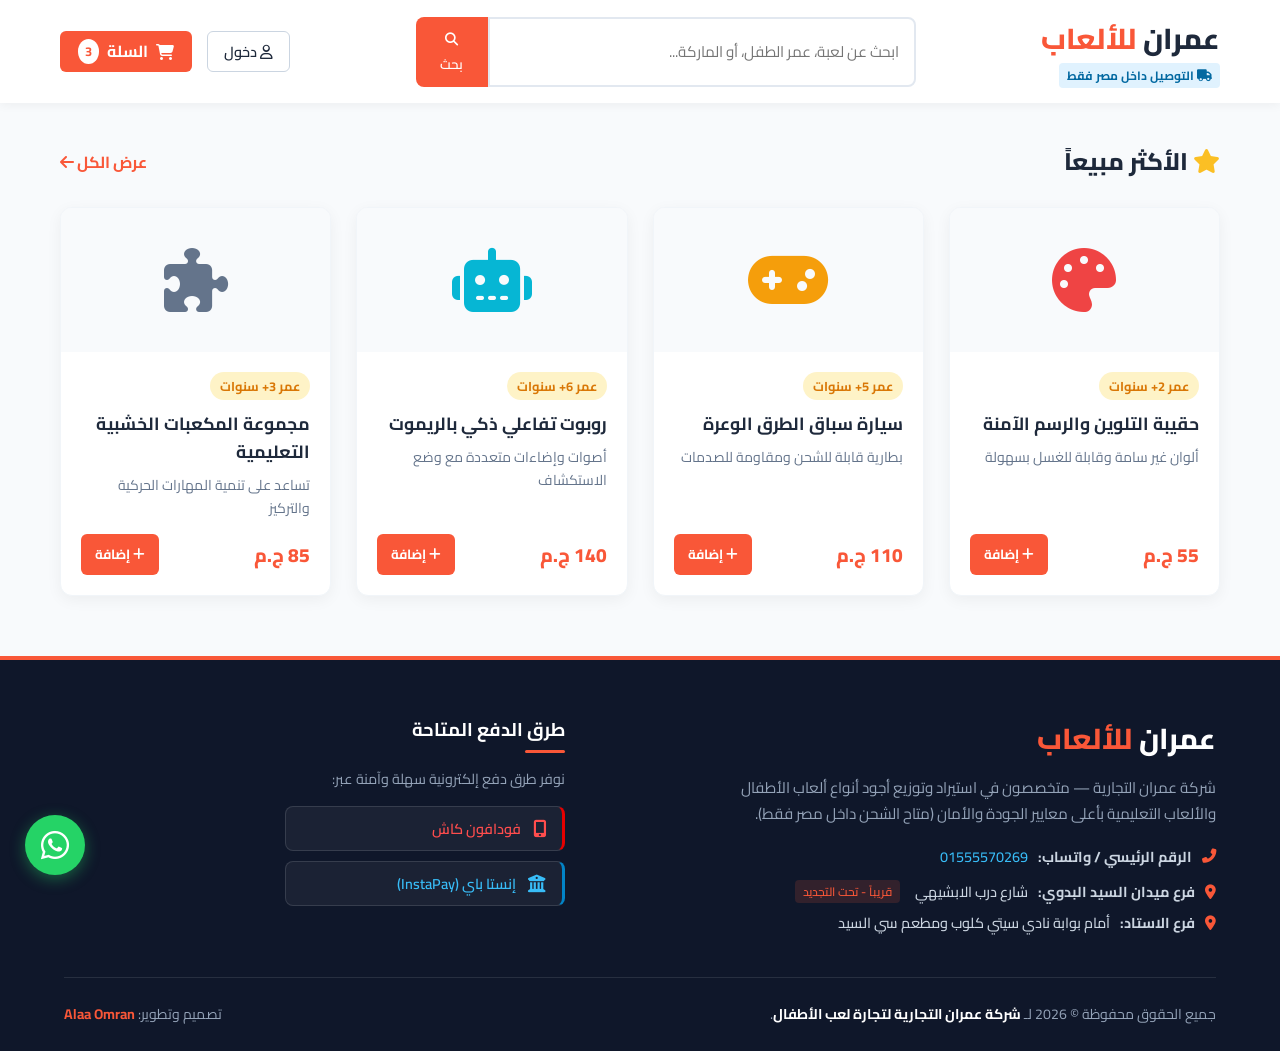
==== commit 621a5a10: "Update index.html" ====
--- a/index.html
+++ b/index.html
@@ -3,21 +3,473 @@
 <head>
     <meta charset="UTF-8">
     <meta name="viewport" content="width=device-width, initial-scale=1.0">
-    <meta name="description" content="شركة عمران التجارية - متخصصون في ألعاب الأطفال والألعاب التعليمية في طنطا.">
+    <meta name="description" content="شركة عمران التجارية - متخصصون في استيراد وتوزيع ألعاب الأطفال والألعاب التعليمية في طنطا، التوصيل داخل مصر فقط.">
     <title>عمران للألعاب | شركة عمران التجارية</title>
     
+    <!-- خطوط جوجل (Cairo) -->
     <link rel="preconnect" href="https://fonts.googleapis.com">
     <link rel="preconnect" href="https://fonts.gstatic.com" crossorigin>
     <link href="https://fonts.googleapis.com/css2?family=Cairo:wght@400;600;700;800&display=swap" rel="stylesheet">
+    
+    <!-- مكتبة الأيقونات (FontAwesome) -->
     <link rel="stylesheet" href="https://cdnjs.cloudflare.com/ajax/libs/font-awesome/6.4.0/css/all.min.css">
-    <link rel="stylesheet" href="style.css">
+    
+    <style>
+        /* ================= GLOBAL STYLES ================= */
+        * {
+            box-sizing: border-box;
+            margin: 0;
+            padding: 0;
+        }
+
+        body {
+            font-family: 'Cairo', sans-serif;
+            background-color: #f8fafc;
+            color: #1e293b;
+            direction: rtl;
+            line-height: 1.6;
+        }
+
+        a {
+            text-decoration: none;
+            color: inherit;
+        }
+
+        /* ================= HEADER STYLES ================= */
+        .main-header {
+            background-color: #ffffff;
+            box-shadow: 0 2px 10px rgba(0,0,0,0.05);
+            position: sticky;
+            top: 0;
+            z-index: 100;
+        }
+
+        .header-container {
+            max-width: 1200px;
+            margin: 0 auto;
+            padding: 15px 20px;
+            display: flex;
+            align-items: center;
+            justify-content: space-between;
+            gap: 20px;
+            flex-wrap: wrap;
+        }
+
+        .logo h1 {
+            font-size: 1.8rem;
+            font-weight: 800;
+            color: #1e293b;
+        }
+
+        .logo h1 span {
+            color: #f95738;
+        }
+
+        .egypt-badge {
+            font-size: 0.75rem;
+            background-color: #e0f2fe;
+            color: #0369a1;
+            padding: 3px 8px;
+            border-radius: 4px;
+            font-weight: 700;
+            margin-top: 2px;
+            display: inline-block;
+        }
+
+        .search-bar {
+            display: flex;
+            flex: 1;
+            max-width: 500px;
+        }
+
+        .search-bar input {
+            width: 100%;
+            padding: 10px 15px;
+            border: 2px solid #e2e8f0;
+            border-radius: 0 8px 8px 0;
+            font-family: inherit;
+            font-size: 0.95rem;
+            outline: none;
+        }
+
+        .search-bar input:focus {
+            border-color: #f95738;
+        }
+
+        .search-bar button {
+            background-color: #f95738;
+            color: white;
+            border: none;
+            padding: 10px 20px;
+            border-radius: 8px 0 0 8px;
+            cursor: pointer;
+            font-family: inherit;
+            font-weight: 600;
+            transition: background 0.3s;
+        }
+
+        .search-bar button:hover {
+            background-color: #e04324;
+        }
+
+        .user-actions {
+            display: flex;
+            align-items: center;
+            gap: 15px;
+        }
+
+        .btn-login {
+            padding: 8px 16px;
+            border: 1px solid #cbd5e1;
+            border-radius: 6px;
+            font-weight: 600;
+            font-size: 0.9rem;
+        }
+
+        .btn-cart {
+            background-color: #f95738;
+            color: white;
+            padding: 8px 18px;
+            border-radius: 6px;
+            font-weight: 700;
+            display: flex;
+            align-items: center;
+            gap: 8px;
+        }
+
+        .cart-count {
+            background-color: #ffffff;
+            color: #f95738;
+            border-radius: 50%;
+            padding: 2px 7px;
+            font-size: 0.8rem;
+        }
+
+        /* ================= MAIN PRODUCTS ================= */
+        .products-container {
+            max-width: 1200px;
+            margin: 40px auto;
+            padding: 0 20px;
+        }
+
+        .section-header {
+            display: flex;
+            justify-content: space-between;
+            align-items: center;
+            margin-bottom: 25px;
+        }
+
+        .section-header h2 {
+            font-size: 1.5rem;
+            font-weight: 800;
+        }
+
+        .view-all {
+            color: #f95738;
+            font-weight: 700;
+        }
+
+        .products-grid {
+            display: grid;
+            grid-template-columns: repeat(auto-fill, minmax(240px, 1fr));
+            gap: 25px;
+        }
+
+        .product-card {
+            background: #ffffff;
+            border-radius: 12px;
+            overflow: hidden;
+            box-shadow: 0 4px 15px rgba(0,0,0,0.05);
+            transition: transform 0.3s, box-shadow 0.3s;
+            border: 1px solid #f1f5f9;
+            display: flex;
+            flex-direction: column;
+        }
+
+        .product-card:hover {
+            transform: translateY(-5px);
+            box-shadow: 0 8px 25px rgba(0,0,0,0.1);
+        }
+
+        .product-img {
+            background-color: #f8fafc;
+            padding: 40px 20px;
+            text-align: center;
+        }
+
+        .product-info {
+            padding: 20px;
+            display: flex;
+            flex-direction: column;
+            flex: 1;
+        }
+
+        .age-tag {
+            background-color: #fef3c7;
+            color: #d97706;
+            font-size: 0.8rem;
+            font-weight: 700;
+            padding: 4px 10px;
+            border-radius: 20px;
+            width: fit-content;
+            margin-bottom: 10px;
+        }
+
+        .product-info h3 {
+            font-size: 1.1rem;
+            margin-bottom: 8px;
+            font-weight: 700;
+        }
+
+        .product-info .desc {
+            font-size: 0.88rem;
+            color: #64748b;
+            margin-bottom: 15px;
+            flex: 1;
+        }
+
+        .price-row {
+            display: flex;
+            justify-content: space-between;
+            align-items: center;
+            margin-top: auto;
+        }
+
+        .price {
+            font-size: 1.2rem;
+            font-weight: 800;
+            color: #f95738;
+        }
+
+        .add-cart-btn {
+            background-color: #f95738;
+            color: white;
+            border: none;
+            padding: 8px 14px;
+            border-radius: 6px;
+            cursor: pointer;
+            font-family: inherit;
+            font-weight: 700;
+            transition: background 0.2s;
+        }
+
+        .add-cart-btn:hover {
+            background-color: #e04324;
+        }
+
+        /* ================= FOOTER STYLES ================= */
+        .main-footer {
+            background-color: #0f172a;
+            color: #f8fafc;
+            padding: 55px 0 25px 0;
+            border-top: 4px solid #f95738;
+            margin-top: 60px;
+        }
+
+        .footer-container {
+            max-width: 1200px;
+            margin: 0 auto;
+            padding: 0 24px;
+        }
+
+        .footer-grid {
+            display: grid;
+            grid-template-columns: 1.2fr 1fr;
+            gap: 50px;
+            padding-bottom: 35px;
+            border-bottom: 1px solid rgba(255, 255, 255, 0.1);
+            align-items: start;
+        }
+
+        .footer-logo {
+            font-size: 1.8rem;
+            font-weight: 800;
+            color: #ffffff;
+            margin-bottom: 14px;
+        }
+
+        .footer-logo span {
+            color: #f95738;
+        }
+
+        .brand-desc {
+            font-size: 0.95rem;
+            line-height: 1.7;
+            color: #94a3b8;
+            margin-bottom: 18px;
+            max-width: 500px;
+        }
+
+        .contact-info p {
+            font-size: 0.9rem;
+            color: #cbd5e1;
+            display: flex;
+            align-items: center;
+            gap: 10px;
+            font-weight: 500;
+            margin-bottom: 8px;
+        }
+
+        .contact-info i {
+            color: #f95738;
+        }
+
+        .col-title {
+            color: #ffffff;
+            font-size: 1.15rem;
+            font-weight: 700;
+            margin-bottom: 14px;
+            position: relative;
+            padding-bottom: 8px;
+        }
+
+        .col-title::after {
+            content: '';
+            position: absolute;
+            bottom: 0;
+            right: 0;
+            width: 40px;
+            height: 3px;
+            background-color: #f95738;
+            border-radius: 2px;
+        }
+
+        .payment-note {
+            font-size: 0.9rem;
+            color: #94a3b8;
+            margin-bottom: 16px;
+        }
+
+        .payment-badges {
+            display: flex;
+            flex-direction: column;
+            gap: 10px;
+            max-width: 280px;
+        }
+
+        .badge {
+            display: flex;
+            align-items: center;
+            gap: 12px;
+            padding: 10px 16px;
+            border-radius: 8px;
+            font-size: 0.9rem;
+            font-weight: 600;
+            background: rgba(255, 255, 255, 0.05);
+            border: 1px solid rgba(255, 255, 255, 0.12);
+        }
+
+        .badge i {
+            font-size: 1.1rem;
+        }
+
+        .vodafone-badge {
+            color: #ff4d4d;
+            border-right: 3px solid #e60000;
+        }
+
+        .instapay-badge {
+            color: #38bdf8;
+            border-right: 3px solid #0284c7;
+        }
+
+        .footer-bottom {
+            display: flex;
+            justify-content: space-between;
+            align-items: center;
+            flex-wrap: wrap;
+            padding-top: 25px;
+            font-size: 0.88rem;
+            color: #94a3b8;
+            gap: 15px;
+        }
+
+        .footer-bottom strong {
+            color: #ffffff;
+        }
+
+        .designer-credit span {
+            color: #f95738;
+            font-weight: 700;
+        }
+
+        /* ================= WHATSAPP FLOATING BUTTON ================= */
+        .whatsapp-float {
+            position: fixed;
+            bottom: 25px;
+            left: 25px;
+            background-color: #25d366;
+            color: #ffffff;
+            width: 60px;
+            height: 60px;
+            border-radius: 50%;
+            text-align: center;
+            font-size: 32px;
+            box-shadow: 0 4px 15px rgba(37, 211, 102, 0.4);
+            z-index: 1000;
+            display: flex;
+            align-items: center;
+            justify-content: center;
+            transition: all 0.3s ease;
+            animation: pulse-wa 2s infinite;
+        }
+
+        .whatsapp-float:hover {
+            background-color: #20ba5a;
+            transform: scale(1.1);
+            color: #ffffff;
+        }
+
+        @keyframes pulse-wa {
+            0% {
+                box-shadow: 0 0 0 0 rgba(37, 211, 102, 0.6);
+            }
+            70% {
+                box-shadow: 0 0 0 15px rgba(37, 211, 102, 0);
+            }
+            100% {
+                box-shadow: 0 0 0 0 rgba(37, 211, 102, 0);
+            }
+        }
+
+        @media (max-width: 768px) {
+            .header-container {
+                flex-direction: column;
+                gap: 15px;
+            }
+
+            .search-bar {
+                width: 100%;
+            }
+
+            .footer-grid {
+                grid-template-columns: 1fr;
+                gap: 30px;
+            }
+
+            .footer-bottom {
+                flex-direction: column;
+                text-align: center;
+            }
+            
+            .whatsapp-float {
+                width: 50px;
+                height: 50px;
+                font-size: 26px;
+                bottom: 20px;
+                left: 20px;
+            }
+        }
+    </style>
 </head>
 <body>
 
+    <!-- ================= HEADER SECTION ================= -->
     <header class="main-header">
         <div class="header-container">
             <a href="index.html" class="logo">
                 <h1>عمران <span>للألعاب</span></h1>
+                <span class="egypt-badge"><i class="fas fa-truck"></i> التوصيل داخل مصر فقط</span>
             </a>
 
             <div class="search-bar">
@@ -35,6 +487,7 @@
         </div>
     </header>
 
+    <!-- ================= MAIN PRODUCTS ================= -->
     <main class="products-container" id="products">
         <div class="section-header">
             <h2><i class="fas fa-star" style="color: #fbbf24;"></i> الأكثر مبيعاً</h2>
@@ -104,18 +557,19 @@
         </div>
     </main>
 
+    <!-- ================= FOOTER SECTION ================= -->
     <footer class="main-footer">
         <div class="footer-container">
             <div class="footer-grid">
                 <div class="footer-col brand-col">
                     <h3 class="footer-logo">عمران <span>للألعاب</span></h3>
                     <p class="brand-desc">
-                        شركة عمران التجارية — متخصصون في استيراد وتوزيع أجود أنواع ألعاب الأطفال والألعاب التعليمية بأعلى معايير الجودة والأمان.
+                        شركة عمران التجارية — متخصصون في استيراد وتوزيع أجود أنواع ألعاب الأطفال والألعاب التعليمية بأعلى معايير الجودة والأمان (متاح الشحن داخل مصر فقط).
                     </p>
                     <div class="contact-info">
-                        <p style="margin-bottom: 8px;"><i class="fas fa-map-marker-alt"></i> ميدان السيد البدوي</p>
-                        <p style="margin-bottom: 8px;"><i class="fas fa-map-marker-alt"></i> شارع درب الابشيهي</p>
-                        <p><i class="fas fa-map-marker-alt"></i> أمام بوابة نادي سيتي كلوب ومطعم سي السيد</p>
+                        <p style="margin-bottom: 12px;"><i class="fas fa-phone-alt"></i> <strong>الرقم الرئيسي / واتساب:</strong> <a href="https://wa.me/201555570269" target="_blank" style="color: #38bdf8; direction: ltr; display: inline-block;">01555570269</a></p>
+                        <p style="margin-bottom: 8px;"><i class="fas fa-map-marker-alt"></i> <strong>فرع ميدان السيد البدوي:</strong> شارع درب الابشيهي <span style="font-size: 0.75rem; background: rgba(249, 87, 56, 0.15); color: #f95738; padding: 2px 8px; border-radius: 4px; margin-right: 5px;">قريباً - تحت التجديد</span></p>
+                        <p><i class="fas fa-map-marker-alt"></i> <strong>فرع الاستاد:</strong> أمام بوابة نادي سيتي كلوب ومطعم سي السيد</p>
                     </div>
                 </div>
 
@@ -144,6 +598,11 @@
         </div>
     </footer>
 
+    <!-- ================= WHATSAPP FLOATING BUTTON ================= -->
+    <a href="https://wa.me/201555570269?text=مرحباً%20شركة%20عمران%20للألعاب،%20أريد%20الاستفسار%20عن%20المنتجات." class="whatsapp-float" target="_blank" rel="noopener" aria-label="تواصل معنا عبر واتساب">
+        <i class="fab fa-whatsapp"></i>
+    </a>
+
     <script src="script.js"></script>
 </body>
 </html>
